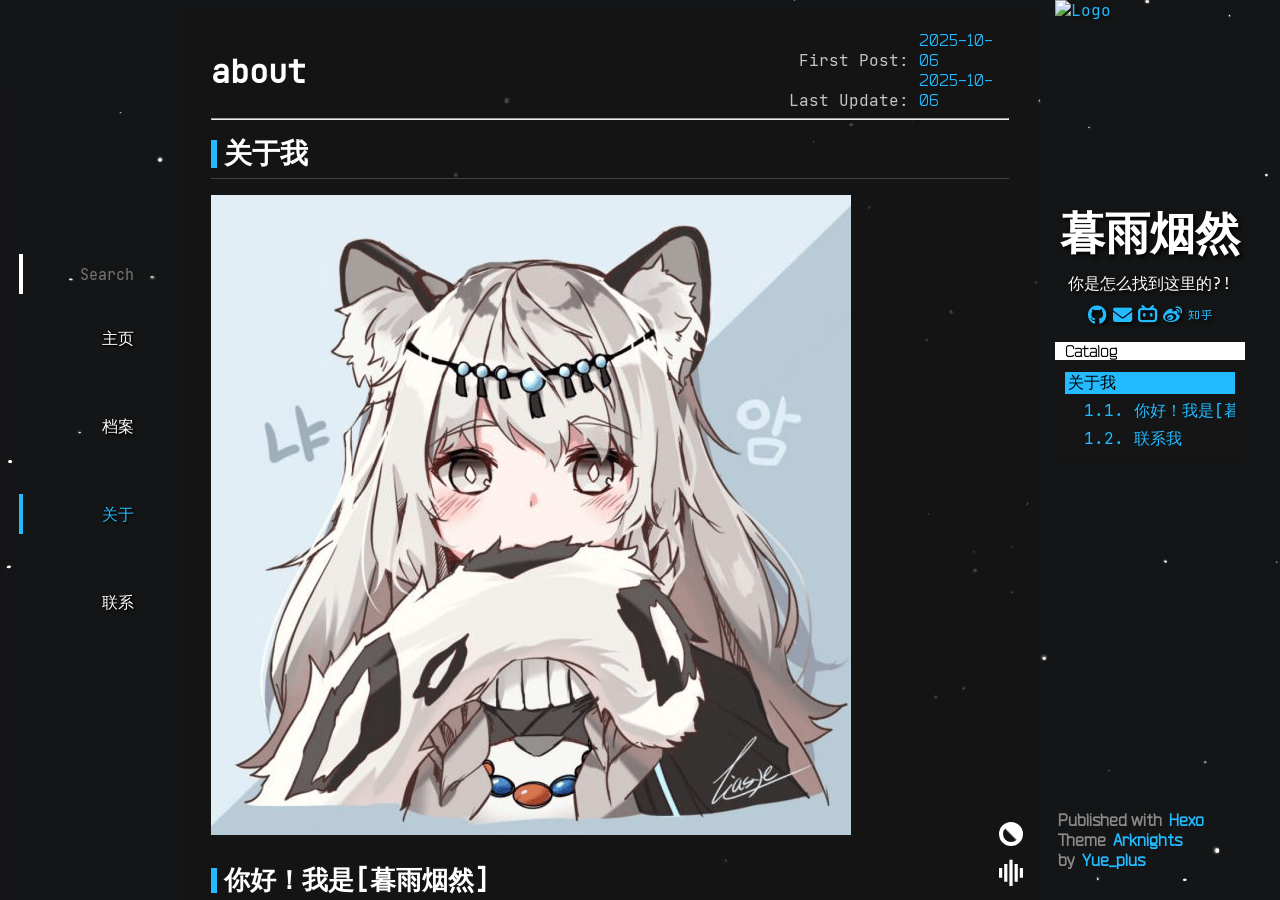
==== about/index.html @ 1fd35b48 "Site updated: 2025-10-06 21:14:36" ====
<!DOCTYPE html><html lang="zh-CN" theme-mode="dark"><head><meta charset="UTF-8"><meta name="viewport" content="width=device-width, initial-scale=1.0"><title>about | 暮雨的小窝</title><link rel="icon" type="image/x-icon" href="/favicon.ico"><link rel="preload" as="font" crossorigin="anonymous" href="/font/Bender.ttf"><link rel="preload" as="font" crossorigin="anonymous" href="/font/BenderLight.woff2"><link rel="preload" as="font" crossorigin="anonymous" href="/font/JetBrainsMono-Regular.woff2"><link rel="stylesheet" href="/css/arknights.css"><style>@font-face {
  font-family: Bender;
  src: local('Bender'), url("/font/Bender.ttf"), url("/font/Bender.otf");
}
@font-face {
  font-family: BenderLight;
  src: local('BenderLight'), url("/font/BenderLight.ttf");
}
@font-face {
  font-family: 'JetBrains Mono';
  src: local('JetBrains Mono'), url('/font/JetBrainsMono-Regular.woff2') format('woff2');
}
</style><meta name="page-config" content="{&quot;code_fold&quot;:null}"><script class="pjax-js">var config = {"root":"/","code_fold":15,"search":{"preload":false,"activeHolder":"Enter here","blurHolder":"Search","noResult":"Data \"$0\" not found"},"code":{"codeInfo":"$0 - $1 lines","copy":"copy"}};
var page_config = {
  code_fold: null
};
function updatePageConfig() {
  var newPageConfig = document.querySelector('meta[name="page-config"]');
  if (newPageConfig) {
    page_config = JSON.parse(newPageConfig.content);
  }
}
document.addEventListener('pjax:complete', function() { updatePageConfig(); });
updatePageConfig();</script><link type="text/css" rel="stylesheet" href="/lib/encrypt/hbe.style.css"><script src="//unpkg.com/mermaid@10.5.0/dist/mermaid.min.js"></script><link type="text/css" rel="stylesheet" href="//unpkg.com/lightgallery@2.7.1/css/lightgallery.css"><link type="text/css" rel="stylesheet" href="//unpkg.com/lightgallery@2.7.1/css/lg-zoom.css"><link type="text/css" rel="stylesheet" href="//unpkg.com/lightgallery@2.7.1/css/lg-thumbnail.css"><link type="text/css" rel="stylesheet" href="/lib/fontawesome/css/all.min.css"><script>if (window.localStorage.getItem('theme-mode') === 'light')
 document.documentElement.setAttribute('theme-mode', 'light')
if (window.localStorage.getItem('theme-mode') === 'dark')
 document.documentElement.setAttribute('theme-mode', 'dark')</script><style>@font-face {
 font-family: BenderLight;
 src: local('Bender'), url("/font/BenderLight.woff2") format('woff2');
}
@font-face {
 font-family: 'JetBrains Mono';
 src: local('JetBrains Mono'), url('/font/JetBrainsMono-Regular.woff2') format('woff2');
}</style><style>:root {
 --dark-background: url('https://ak.hypergryph.com/assets/index/images/ak/pc/bk.jpg');
 --light-background: url('/img/bk.jpg');
 --theme-encrypt-confirm: 'confirm'
}</style><script defer src="/js/arknights.js"></script><script defer src="/js/search.js"></script><script defer type="module">import mermaid from '//unpkg.com/mermaid@10.5.0/dist/mermaid.esm.mjs';
window.mermaid = mermaid;
code.paintMermaid();
</script><script async src="//unpkg.com/lightgallery@2.7.1/lightgallery.min.js"></script><script async src="//unpkg.com/lightgallery@2.7.1/plugins/zoom/lg-zoom.min.js"></script><script async src="//unpkg.com/lightgallery@2.7.1/plugins/thumbnail/lg-thumbnail.min.js"></script><script async src="/lib/encrypt/hbe.js"></script><script async src="/js/pjax.js"></script><script class="pjax-js">reset= () => {document.querySelector('.lg-container')?.remove()
lightGallery(document.getElementById('post-bg'), {
  plugins: [lgZoom,lgThumbnail],
  selector: '.item-img'})}</script><script>window.addEventListener("load",() => {pjax = new Pjax({
 cacheBust: false,
 selectors: ['title','article','#aside-block','.pjax-js','data-pjax','.vercount','meta[name=page-config]'],
 switches: {'article': Pjax.switches.sideBySide},
 switchesOptions: {
   'article': {
     classNames: {
       remove: "pjax-out",
       add: "pjax-in"
     }
   }
 }
});
document.addEventListener("pjax:complete", reset);reset()})</script><script class="pjax-js">reset= () => {document.querySelector('.lg-container')?.remove()
const postBg = document.querySelector('#post-bg');
if (postBg) lightGallery(postBg, {
  plugins: [lgZoom,lgThumbnail],
  selector: '.item-img'})}</script><script>window.addEventListener("load",() => {pjax = new Pjax({
 cacheBust: false,
 selectors: ['title','article','#aside-block','.pjax-js','data-pjax','.vercount','meta[name=page-config]'],
 switches: {'article': Pjax.switches.sideBySide},
 switchesOptions: {
   'article': {
     classNames: {
       remove: "pjax-out",
       add: "pjax-in"
     }
   }
 }
});
document.addEventListener("pjax:complete", reset);reset()})</script><meta name="generator" content="Hexo 8.0.0"></head><body><div class="loading" style="opacity: 0;"><div class="loadingBar left"></div><div class="loadingBar right"></div></div><main><header class="closed"><div class="navBtn"><i class="navBtnIcon"><span class="navBtnIconBar"></span><span class="navBtnIconBar"></span><span class="navBtnIconBar"></span></i></div><nav><div class="navItem" id="search-header"><span class="navItemTitle"><input autocomplete="off" autocorrect="off" autocapitalize="none" placeholder="Search" spellcheck="false" maxlength="50" type="text" id="search-input"></span></div><div class="navItem" id="search-holder"></div><div class="search-popup" tabindex="0"><div id="search-result"></div></div><ol class="navContent"><li class="navItem"><a class="navBlock" href="/"><span class="navItemTitle">主页</span></a></li><li class="navItem" matchdata="categories,tags"><a class="navBlock" href="/archives/"><span class="navItemTitle">档案</span></a></li><li class="navItem"><a class="navBlock" href="/about/"><span class="navItemTitle">关于</span></a></li><li class="navItem"><a class="navBlock" href="/contact/"><span class="navItemTitle">联系</span></a></li></ol></nav></header><article><div id="post-bg"><div id="post-title"><h1>about</h1><div id="post-info"><span>First Post: <div class="control"><time datetime="2025-10-06T12:00:50.000Z" id="date"> 2025-10-06</time></div></span><br><span>Last Update: <div class="control"><time datetime="2025-10-06T12:54:14.844Z" id="updated"> 2025-10-06</time></div></span></div></div><hr><div id="post-content"><h1 id="关于我"><a href="#关于我" class="headerlink" title="关于我"></a>关于我</h1><p class='item-img' data-src='/../img/avatar.png'><img src="/../img/avatar.png" alt="个人头像"></p>
<h2 id="你好！我是-暮雨烟然"><a href="#你好！我是-暮雨烟然" class="headerlink" title="你好！我是[暮雨烟然]"></a>你好！我是[暮雨烟然]</h2><p>欢迎来到我的个人博客！一个普通的大学生。</p>
<hr>
<h2 id="联系我"><a href="#联系我" class="headerlink" title="联系我"></a>联系我</h2><ul>
<li>邮箱：<a href="mailto:&#77;&#117;&#x79;&#117;&#89;&#97;&#x6e;&#x72;&#97;&#110;&#x40;&#111;&#x75;&#x74;&#x6c;&#x6f;&#x6f;&#107;&#x2e;&#99;&#x6f;&#x6d;">MuyuYanran@outlook.com</a></li>
<li>微博：<a target="_blank" rel="noopener" href="https://weibo.com/u/7497157519">暮雨烟然</a></li>
<li>BiliBili：<a target="_blank" rel="noopener" href="https://space.bilibili.com/453572978">暮雨烟然</a></li>
<li>GitHub：<a target="_blank" rel="noopener" href="https://github.com/MuyuYanran/">暮雨烟然</a></li>
<li>知乎: <a target="_blank" rel="noopener" href="https://www.zhihu.com/people/mu-yu-yan-ran-92">暮雨烟然</a></li>
</ul>
<div id="paginator"></div></div><div id="post-footer"></div><details id="reward"><summary>reward</summary><div><span>支付宝 | Alipay</span><br><img src="/img/Alipay.png"></div><div><span>微信 | Wechat</span><br><img src="/img/WeChat.png"></div></details></div><div class="bottom-btn"><div><a class="i-top" id="to-top" onClick="scrolls.scrolltop();" title="To Top" style="opacity: 0; display: none;">∧ </a><a class="i-index" id="to-index" href="#toc-div" title="To Catalog">≡</a><a class="i-color" id="color-mode" onClick="colorMode.change()" title="Change Theme"></a><a onclick="BgmControl()"><svg id="bgm-control" viewBox="0 0 30 34" fill="currentColor" style="width: 24px; transition: transform .3s;margin-top: 4px"><path d="M25.998 23.422V11.29h3.999v12.132h-3.999zM19.497 6.234h4.001v22.243h-4.001V6.234zM12.998.867h4v32.978h-4V.867zm-6.5 5.367h4.001v22.243H6.498V6.234zm-6.5 5.056h4v12.132h-4V11.29z"></path></svg><audio id="bgm" src="/audio/bgm.mp3" loop crossorigin="anonymous"> </audio></a></div></div></article><aside><div id="about"><a href="/" id="logo"><img src="img/avatar.png" alt="Logo" style="margin:0;border-radius:0;"></a><h1 id="Dr"><a href="/">暮雨烟然</a></h1><div id="description"><p>你是怎么找到这里的?!</p></div><div id="social-links"><a class="social" target="_blank" rel="noopener" href="https://github.com/MuyuYanran"><i class="fab fa-github" alt="GitHub"></i></a><a class="social" href="mailto:MuyuYanran@outlook.com"><i class="fa fa-envelope" alt="E-Mail"></i></a><a class="social" target="_blank" rel="noopener" href="https://space.bilibili.com/453572978"><i class="fa-brands fa-bilibili" alt="BiliBili"></i></a><a class="social" target="_blank" rel="noopener" href="https://weibo.com/u/7497157519"><i class="fab fa-weibo" alt="Weibo"></i></a><a class="social" target="_blank" rel="noopener" href="https://www.zhihu.com/people/mu-yu-yan-ran-92"><i class="fab fa-zhihu" alt="Zhihu"></i></a></div></div><div id="aside-block"><div id="toc-div"><h1>Catalog</h1><ol class="toc"><li class="toc-item toc-level-1"><a class="toc-link" href="#%E5%85%B3%E4%BA%8E%E6%88%91"><span class="toc-number">1.</span> <span class="toc-text">关于我</span></a><ol class="toc-child"><li class="toc-item toc-level-2"><a class="toc-link" href="#%E4%BD%A0%E5%A5%BD%EF%BC%81%E6%88%91%E6%98%AF-%E6%9A%AE%E9%9B%A8%E7%83%9F%E7%84%B6"><span class="toc-number">1.1.</span> <span class="toc-text">你好！我是[暮雨烟然]</span></a></li><li class="toc-item toc-level-2"><a class="toc-link" href="#%E8%81%94%E7%B3%BB%E6%88%91"><span class="toc-number">1.2.</span> <span class="toc-text">联系我</span></a></li></ol></li></ol></div></div><footer><nobr>Published with <a target="_blank" rel="noopener" href="http://hexo.io">Hexo</a></nobr><wbr><nobr> Theme <a target="_blank" rel="noopener" href="https://github.com/Yue-plus/hexo-theme-arknights">Arknights</a></nobr><wbr><nobr> by <a target="_blank" rel="noopener" href="https://github.com/Yue-plus">Yue_plus</a></nobr></footer></aside></main><canvas id="canvas-dust"></canvas></body></html>
---- css/arknights.css ----
html,
body,
label {
  cursor: var(--cursor-data) 3 3, default;
}
html,
body {
  position: static;
}
body {
  margin: 0;
  color: var(--theme-text);
  background-image: var(--body-background);
  background-color: var(--theme-background);
  background-attachment: fixed;
  background-position: 50% 0;
  background-repeat: no-repeat;
  background-size: cover;
  font-family: 'JetBrains Mono', 'Microsoft YaHei', '\5b8b\4f53', sans-serif;
}
main {
  height: 100vh;
  width: 100vw;
  overflow: auto;
  overflow: overlay;
  box-sizing: border-box;
}
h1,
h2,
h3,
h4,
h5,
h6 {
  color: var(--theme-text-light);
  margin-block-start: 0.33em;
  margin-block-end: 0.23em;
  padding-top: 0.2em;
  padding-bottom: 0.2em;
}
p {
  overflow: visible;
}
a {
  text-decoration: none;
}
a,
:is(strong,
em) > a {
  color: var(--theme-highlight);
  padding: 0 3px;
  transition-duration: 0.3s;
  transition-property: color, background-color, line-height, padding, border, opacity;
}
@media (min-width: 769px) {
  a:hover,
  :is(strong:hover,
  em) > a:hover {
    color: var(--theme-text-hover);
    background-color: var(--theme-highlight);
  }
  a:active,
  :is(strong:active,
  em) > a:active {
    color: var(--theme-text-hover);
    background-color: var(--theme-subcolor);
  }
}
a:has(code) {
  padding: unset;
}
button {
  background: var(--theme-bg-soft);
  color: var(--theme-text-light);
  font-family: 'JetBrains Mono';
  border: unset;
}
time {
  font-family: Bender;
}
code,
pre {
  font-family: 'JetBrains Mono';
}
code {
  margin: 0 !important;
  background-color: var(--theme-bg-soft-hover);
  padding: 0 3px !important;
}
pre {
  margin: 6px 0;
  background-color: transparent;
}
kbd {
  color: var(--theme-kbd-text);
  background-color: var(--theme-subcolor);
  box-shadow: 0 0.12em var(--theme-kbd-shadow);
  margin: 0 2px;
  border-radius: 2px;
  padding: 0 3px;
  font-family: 'JetBrains Mono';
}
em {
  font-family: Times, 'Times New Roman', 'FangSong', 'SimSun', serif;
}
strong em,
em strong {
  font-family: 'JetBrains Mono', 'Microsoft YaHei', '\5b8b\4f53', sans-serif;
}
:not(a) > :is(strong,
em) {
  color: var(--theme-light);
}
:not(a) > :is(strong em,
em strong) {
  color: var(--theme-stress);
}
blockquote {
  margin: 1em;
  border-left: var(--theme-highlight) solid 5px;
  padding: 3px 20px;
  background-color: var(--theme-bg-soft);
  transition: 0.3s;
}
blockquote blockquote {
  margin: 0;
  padding-right: 0;
}
blockquote:hover {
  background-color: var(--theme-bg-soft-hover);
}
li {
  margin-block-start: 0.2em;
  margin-block-end: 0.2em;
}
li blockquote {
  margin: 0;
  padding-right: 0;
}
table {
  border: 0;
  border-collapse: collapse;
}
table th {
  color: var(--theme-text-rev);
  background-color: var(--theme-bg-light);
  border: var(--theme-border-light) solid 1px;
  padding: 0 10px;
}
table td {
  padding: 0 8px;
  border: var(--theme-td-border) solid 1px;
}
table td:hover {
  background-color: var(--theme-td-hover);
}
figure:not(.highlight),
figcaption {
  text-align: center;
}
figcaption {
  font-style: italic;
}
a,
button,
input,
textarea {
  cursor: var(--cursor) 3 3, pointer;
}
input {
  cursor: var(--cursor) 3 3, text;
  user-select: none;
  font-family: 'JetBrains Mono', 'Microsoft YaHei', '\5b8b\4f53', sans-serif;
}
.task-list {
  padding-left: 1em;
}
.task-list li {
  display: block;
  margin-block: 0.5em;
}
.task-list li [type=checkbox] {
  display: none;
}
.task-list li::before {
  content: '';
  display: inline-block;
  position: relative;
  top: 3px;
  height: 0.9em;
  width: 0.9em;
  border-radius: 3px;
  background-color: var(--theme-bg-soft);
  border: 1px var(--theme-highlight) solid;
}
.task-list li[checked]::before {
  content: '\2713';
  line-height: 1em;
  text-align: center;
  color: var(--theme-text-light);
}
#cursor-outer {
  z-index: 65538;
  position: fixed;
  transform: translate3d(-50%, -50%, 0);
  height: 36px;
  width: 36px;
  border: 1px solid var(--theme-cursor);
  border-radius: 50%;
  pointer-events: none;
  transition-duration: 0.3s;
  transition-property: background-color, width, height;
}
#cursor-effect {
  z-index: 65538;
  position: fixed;
  transform: translate3d(-50%, -50%, 0) scale(0);
  height: 80px;
  width: 80px;
  border: 4px solid var(--theme-cursor);
  border-radius: 50%;
  opacity: 0;
  pointer-events: none;
}
.footnote--top {
  position: relative;
  display: inline-block;
}
.footnote--pop-ups,
.footnote--top:before {
  position: absolute;
  -webkit-transform: translate3d(0, 0, 0);
  -moz-transform: translate3d(0, 0, 0);
  transform: translate3d(0, 0, 0);
  visibility: hidden;
  opacity: 0;
  z-index: 1000000;
  pointer-events: none;
  -webkit-transition: 0.3s ease;
  -moz-transition: 0.3s ease;
  transition: 0.3s ease;
  -webkit-transition-delay: 0s;
  -moz-transition-delay: 0s;
  transition-delay: 0s;
}
.footnote--top:before {
  transition-delay: 0s;
  content: '';
  background: 0 0;
  border: 6px solid transparent;
  bottom: 100%;
  margin-bottom: -11px;
  left: calc(50% - 6px);
  border-top-color: #3986ac;
}
.footnote--top:hover:before {
  visibility: visible;
  opacity: 1;
  -webkit-transition-delay: 0.1s;
  -moz-transition-delay: 0.1s;
  transition-delay: 0.1s;
  -webkit-transform: translateY(-8px);
  -moz-transform: translateY(-8px);
  transform: translateY(-8px);
  z-index: 1000001;
}
.footnote--top:hover .footnote--pop-ups {
  visibility: visible;
  opacity: 1;
  -webkit-transition-delay: 0.1s;
  -moz-transition-delay: 0.1s;
  transition-delay: 0.1s;
  -webkit-transform: translateX(-50%) translateY(-8px);
  -moz-transform: translateX(-50%) translateY(-8px);
  transform: translateX(-50%) translateY(-8px);
}
.footnote--pop-ups {
  border-radius: 4px;
  background-color: #3986ac;
  text-shadow: 0 -1px 0 #1a3c4d;
  width: 150px;
  white-space: normal;
  line-height: 1.4em;
  word-wrap: break-word;
  -webkit-transform: translateX(-50%);
  -moz-transform: translateX(-50%);
  transform: translateX(-50%);
  bottom: 100%;
  left: 50%;
  color: #fff;
  padding: 8px 10px;
  font-size: 12px;
  font-family: 'JetBrains Mono', 'Microsoft YaHei', '\5b8b\4f53', sans-serif;
  box-shadow: 4px 4px 8px #000;
}
.footnote--pop-ups code {
  background-color: #3986ac !important;
}
@media (min-width: 1200px) {
  .footnote--pop-ups {
    width: 200px;
  }
}
@media (min-width: 769px) {
  main {
    -ms-scrollbar-base-color: var(--theme-bar-color-2);
    -ms-scrollbar-track-color: var(--theme-bar-color-3);
    scrollbar-color: var(--theme-bar-color-0) var(--theme-bar-color-2);
    scrollbar-width: thin;
    scrollbar-gutter: stable;
  }
  ::-webkit-scrollbar {
    width: 6px;
    height: 6px;
  }
  ::-webkit-scrollbar-thumb {
    background-color: var(--theme-bar-color-2);
    border-radius: 0.25em;
  }
  ::-webkit-scrollbar-track {
    background-color: var(--theme-bar-color-3);
  }
  ::-webkit-scrollbar-thumb:hover {
    background-color: var(--theme-bar-color-1);
  }
  ::-webkit-scrollbar-thumb:window-inactive {
    background-color: var(--theme-bar-color-3);
  }
}
aside {
  scrollbar-width: none;
  height: 100vh;
  position: sticky;
  display: flex;
  flex-direction: column;
  justify-content: space-between;
  align-content: stretch;
  overflow-y: auto;
  overflow-x: hidden;
  color: var(--theme-text-light);
  padding: 0 20px;
}
aside::-webkit-scrollbar {
  display: none;
}
aside::-ms-scrollbar {
  display: none;
}
aside h1 {
  transition: 0.6s;
  font-family: BenderLight, sans-serif;
  margin-top: 0;
}
aside footer {
  color: var(--theme-unimportant);
  padding: 0 3px 30px 3px;
  font-family: Bender;
  font-weight: bold;
}
#logo {
  user-select: none;
  width: 100%;
  height: 5px;
  display: inline-block;
  margin-bottom: 100%;
  padding: 0;
}
#logo img {
  width: 100%;
}
#Dr {
  text-align: center;
  margin-bottom: 0;
}
#Dr a {
  color: var(--theme-text-light);
}
#total {
  font-family: BenderLight;
}
#total div {
  display: inline-block;
}
#navigation,
#total {
  background-color: var(--theme-bg-trans1);
}
#total-archives {
  color: var(--theme-text-light);
  box-sizing: border-box;
  width: 100%;
  border-left: 5px solid var(--theme-border-light);
  padding: 0 0 0 10px;
  display: inline-block;
  transition: 0.3s;
}
#total-archives .total-title {
  font-size: 23px;
  display: block;
}
#total-archives .total-number {
  font-weight: bolder;
  padding: 0 10px;
  transition: 0.3s;
}
@media (min-width: 769px) {
  #total-archives:hover {
    border-color: var(--theme-highlight);
    background-color: var(--theme-bg-soft-hover);
  }
  #total-archives:hover .total-number {
    color: var(--theme-highlight);
  }
}
#total-tags,
#total-categories,
#total-view {
  margin: 5px;
}
#aside-block {
  flex-grow: 2;
  margin-top: 1em;
}
#aside-block h1 {
  color: var(--theme-text-rev);
  background-color: var(--theme-text-light);
  margin: 0;
  padding: 0 10px;
  font-size: medium;
}
#total-archives .total-number {
  letter-spacing: 2px;
}
#toc-div {
  background: linear-gradient(var(--theme-bg-trans1), var(--theme-bg-trans1) calc(100% - 15px), transparent);
}
@media (min-width: 769px) {
  #toc-div:hover h1 {
    background-color: var(--theme-highlight);
  }
}
#description p {
  margin: unset;
  text-align: center;
}
.icp-title,
.icp-content {
  display: inline-block;
  padding: 0 5px;
  height: 18px;
  color: #000;
  font-size: small;
  font-weight: normal;
  font-family: sans-serif;
  line-height: 18px;
}
.icp-title {
  background-color: var(--theme-highlight);
}
.icp-content {
  margin: 0 10px 0 0;
  padding: 0 28px 0 5px;
  background-color: #fff;
}
#toc-div {
  display: block;
}
#toc-div .toc {
  padding: 10px;
  margin: unset;
  list-style: none;
}
#toc-div .toc-child {
  padding-left: 1em;
  list-style: none;
}
@media (min-width: 769px) {
  #toc-div .toc-child {
    display: none;
  }
}
#toc-div .toc-item {
  overflow: hidden;
  margin: 2px 0;
  white-space: nowrap;
}
#toc-div .has-active {
  display: block;
}
#toc-div .toc-link {
  display: inline-block;
  overflow-y: auto;
  width: 100%;
  position: relative;
  scrollbar-width: none;
}
#toc-div .toc-link::-webkit-scrollbar {
  display: none;
}
#toc-div .toc-link::-ms-scrollbar {
  display: none;
}
@media (min-width: 769px) {
  #toc-div .toc-link:hover .toc-number {
    display: none;
  }
}
@media (min-width: 769px) {
  #toc-div .active {
    background-color: var(--theme-highlight);
    color: var(--theme-text-hover);
  }
  #toc-div .active .toc-number {
    display: none;
  }
}
[theme-mode=dark] pre code.hljs {
  display: block;
  overflow-x: auto;
  padding: 1em;
}
[theme-mode=dark] code.hljs {
  padding: 3px 5px;
}
[theme-mode=dark] .hljs {
  color: #abb2bf;
  background: #282c34;
}
[theme-mode=dark] .hljs-keyword,
[theme-mode=dark] .hljs-operator,
[theme-mode=dark] .hljs-pattern-match {
  color: #f92672;
}
[theme-mode=dark] .hljs-function,
[theme-mode=dark] .hljs-pattern-match .hljs-constructor {
  color: #61aeee;
}
[theme-mode=dark] .hljs-function .hljs-params {
  color: #a6e22e;
}
[theme-mode=dark] .hljs-function .hljs-params .hljs-typing {
  color: #fd971f;
}
[theme-mode=dark] .hljs-module-access .hljs-module {
  color: #7e57c2;
}
[theme-mode=dark] .hljs-constructor {
  color: #e2b93d;
}
[theme-mode=dark] .hljs-constructor .hljs-string {
  color: #9ccc65;
}
[theme-mode=dark] .hljs-comment,
[theme-mode=dark] .hljs-quote {
  color: #b18eb1;
  font-style: italic;
}
[theme-mode=dark] .hljs-doctag,
[theme-mode=dark] .hljs-formula {
  color: #c678dd;
}
[theme-mode=dark] .hljs-deletion,
[theme-mode=dark] .hljs-name,
[theme-mode=dark] .hljs-section,
[theme-mode=dark] .hljs-selector-tag,
[theme-mode=dark] .hljs-subst {
  color: #e06c75;
}
[theme-mode=dark] .hljs-literal {
  color: #56b6c2;
}
[theme-mode=dark] .hljs-addition,
[theme-mode=dark] .hljs-attribute,
[theme-mode=dark] .hljs-meta .hljs-string,
[theme-mode=dark] .hljs-regexp,
[theme-mode=dark] .hljs-string {
  color: #98c379;
}
[theme-mode=dark] .hljs-built_in,
[theme-mode=dark] .hljs-class .hljs-title,
[theme-mode=dark] .hljs-title.class_ {
  color: #e6c07b;
}
[theme-mode=dark] .hljs-attr,
[theme-mode=dark] .hljs-number,
[theme-mode=dark] .hljs-selector-attr,
[theme-mode=dark] .hljs-selector-class,
[theme-mode=dark] .hljs-selector-pseudo,
[theme-mode=dark] .hljs-template-variable,
[theme-mode=dark] .hljs-type,
[theme-mode=dark] .hljs-variable {
  color: #d19a66;
}
[theme-mode=dark] .hljs-bullet,
[theme-mode=dark] .hljs-link,
[theme-mode=dark] .hljs-meta,
[theme-mode=dark] .hljs-selector-id,
[theme-mode=dark] .hljs-symbol,
[theme-mode=dark] .hljs-title {
  color: #61aeee;
}
[theme-mode=dark] .hljs-emphasis {
  font-style: italic;
}
[theme-mode=dark] .hljs-strong {
  font-weight: 700;
}
[theme-mode=dark] .hljs-link {
  text-decoration: underline;
}
[theme-mode=light] pre code.hljs {
  display: block;
  overflow-x: auto;
  padding: 1em;
}
[theme-mode=light] code.hljs {
  padding: 3px 5px;
}
[theme-mode=light] .hljs {
  color: #383a42;
  background: #fafafa;
}
[theme-mode=light] .hljs-comment,
[theme-mode=light] .hljs-quote {
  color: #a0a1a7;
  font-style: italic;
}
[theme-mode=light] .hljs-doctag,
[theme-mode=light] .hljs-formula,
[theme-mode=light] .hljs-keyword {
  color: #a626a4;
}
[theme-mode=light] .hljs-deletion,
[theme-mode=light] .hljs-name,
[theme-mode=light] .hljs-section,
[theme-mode=light] .hljs-selector-tag,
[theme-mode=light] .hljs-subst {
  color: #e45649;
}
[theme-mode=light] .hljs-literal {
  color: #0184bb;
}
[theme-mode=light] .hljs-addition,
[theme-mode=light] .hljs-attribute,
[theme-mode=light] .hljs-meta .hljs-string,
[theme-mode=light] .hljs-regexp,
[theme-mode=light] .hljs-string {
  color: #50a14f;
}
[theme-mode=light] .hljs-attr,
[theme-mode=light] .hljs-number,
[theme-mode=light] .hljs-selector-attr,
[theme-mode=light] .hljs-selector-class,
[theme-mode=light] .hljs-selector-pseudo,
[theme-mode=light] .hljs-template-variable,
[theme-mode=light] .hljs-type,
[theme-mode=light] .hljs-variable {
  color: #986801;
}
[theme-mode=light] .hljs-bullet,
[theme-mode=light] .hljs-link,
[theme-mode=light] .hljs-meta,
[theme-mode=light] .hljs-selector-id,
[theme-mode=light] .hljs-symbol,
[theme-mode=light] .hljs-title {
  color: #4078f2;
}
[theme-mode=light] .hljs-built_in,
[theme-mode=light] .hljs-class .hljs-title,
[theme-mode=light] .hljs-title.class_ {
  color: #c18401;
}
[theme-mode=light] .hljs-emphasis {
  font-style: italic;
}
[theme-mode=light] .hljs-strong {
  font-weight: 700;
}
[theme-mode=light] .hljs-link {
  text-decoration: underline;
}
:root {
  --dark-cursor: url("[data-uri]");
  --light-cursor: url("[data-uri]");
  --theme-adm-warning: #fe2;
  --theme-adm-note: #2bf;
  --theme-adm-success: #00c853;
  --theme-adm-failure: #c0392b;
  --theme-adm-detail: var(--theme-ex-header);
}
.social,
#about {
  text-shadow: 2px 2px 4px var(--theme-text-rev);
}
.navBlock > .navItemTitle {
  text-shadow: 1px 1px 2px var(--theme-text-rev), 1px 1px 2px var(--theme-text-rev);
}
[theme-mode=light] .navItemTitle {
  font-weight: bold;
}
@media (min-width: 769px) {
  [theme-mode=light] aside img:hover {
    background-color: var(--theme-bg-soft);
  }
}
[theme-mode=light] button {
  text-shadow: 0 0 10px #000;
}
@media (min-width: 769px) {
  [theme-mode=light] #color-mode:hover::after {
    transform: rotate(-90deg);
  }
}
[theme-mode=light] #color-mode::after {
  transform: rotate(-180deg);
  animation: clockwise 0.3s;
}
@-moz-keyframes clockwise {
  0% {
    transform: rotate(-270deg);
  }
  100% {
    transform: rotate(-180deg);
  }
}
@-webkit-keyframes clockwise {
  0% {
    transform: rotate(-270deg);
  }
  100% {
    transform: rotate(-180deg);
  }
}
@-o-keyframes clockwise {
  0% {
    transform: rotate(-270deg);
  }
  100% {
    transform: rotate(-180deg);
  }
}
@keyframes clockwise {
  0% {
    transform: rotate(-270deg);
  }
  100% {
    transform: rotate(-180deg);
  }
}
@media (min-width: 769px) {
  [theme-mode=dark] #color-mode:hover::after {
    filter: invert(1);
  }
}
#post-bg,
h1,
h2,
h3,
h4,
h5,
h6 {
  transition: 1s;
}
@property --theme-bg-trans1 {
  syntax: '<color>';
  inherits: true;
  initial-value: #fff;
}
#aside-block {
  transition: --theme-bg-trans1 1s;
}
:root[theme-mode=dark] {
  --cursor-data: var(--dark-cursor);
  --body-background: var(--dark-background);
  --theme-highlight: #2bf;
  --theme-subcolor: #fe2;
  --theme-stress: #c0392b;
  --theme-bar-color-0: #fe2;
  --theme-bar-color-1: rgba(255,238,34,0.667);
  --theme-bar-color-2: rgba(255,238,34,0.267);
  --theme-bar-color-3: rgba(255,238,34,0.133);
  --theme-kbd-shadow: #ba2;
  --theme-kbd-text: #000;
  --theme-cursor: #ccc;
  --theme-cursor-bg: rgba(255,255,255,0.533);
  --theme-text-hover: #000;
  --theme-text: #c4c4c4;
  --theme-text-light: #fff;
  --theme-text-rev: #000;
  --theme-background: #141516;
  --theme-bg-trans0: rgba(20,21,22,0.95);
  --theme-bg-trans1: rgba(20,21,22,0.8);
  --theme-bg-trans2: rgba(50,52,54,0.8);
  --theme-bg-hover: #000;
  --theme-bg-light: #fff;
  --theme-bg-soft: rgba(255,255,255,0.05);
  --theme-bg-soft-hover: rgba(255,255,255,0.1);
  --theme-ex-header: rgba(255,255,255,0.3);
  --theme-btn-bg: #d4d8dd;
  --theme-border: #fe2;
  --theme-border-light: #fff;
  --theme-border-soft: rgba(255,255,255,0.1);
  --theme-unimportant: #898989;
  --theme-unimportant-trans: rgba(137,137,137,0.4);
  --theme-unimportant-2: #535353;
  --theme-td-border: #2bf;
  --theme-td-hover: rgba(34,187,255,0.1);
  --theme-tag-bg: #313131;
  --theme-tag-count-bg: #494949;
  --theme-tag-border: #313131;
  --theme-loadingbar: #fff;
  --theme-loadingbar-fail: #f00;
  --theme-hide: #000;
}
:root[theme-mode=light] {
  --cursor-data: var(--light-cursor);
  --body-background: var(--light-background);
  --theme-highlight: #2bf;
  --theme-subcolor: #fe2;
  --theme-stress: #c0392b;
  --theme-bar-color-0: #fe2;
  --theme-bar-color-1: rgba(255,238,34,0.733);
  --theme-bar-color-2: rgba(255,238,34,0.533);
  --theme-bar-color-3: rgba(255,238,34,0.333);
  --theme-kbd-shadow: #ba2;
  --theme-kbd-text: #000;
  --theme-cursor: #333;
  --theme-cursor-bg: rgba(0,0,0,0.267);
  --theme-text-hover: #000;
  --theme-text: #222;
  --theme-text-light: #000;
  --theme-text-rev: #fff;
  --theme-background: #f4f5f6;
  --theme-bg-trans0: rgba(244,245,246,0.95);
  --theme-bg-trans1: rgba(244,245,246,0.8);
  --theme-bg-trans2: rgba(244,245,246,0.9);
  --theme-bg-hover: #fff;
  --theme-bg-light: #000;
  --theme-bg-soft: rgba(255,255,255,0.3);
  --theme-bg-soft-hover: rgba(255,255,255,0.6);
  --theme-ex-header: #c0c0c0;
  --theme-btn-bg: #2a272d;
  --theme-border: #fe2;
  --theme-border-light: #000;
  --theme-border-soft: rgba(0,0,0,0.1);
  --theme-unimportant: #767676;
  --theme-unimportant-trans: rgba(118,118,118,0.4);
  --theme-unimportant-2: #acacac;
  --theme-td-border: #2bf;
  --theme-td-hover: rgba(34,187,255,0.1);
  --theme-tag-bg: #cecece;
  --theme-tag-count-bg: #bababa;
  --theme-tag-border: #cecece;
  --theme-loadingbar: #fff;
  --theme-loadingbar-fail: #f00;
  --theme-hide: #fff;
}
@media (max-width: 768px) {
  header {
    left: 0;
  }
  header .navContent {
    padding-left: 0;
  }
}
@media (max-width: 1023px) {
  main header {
    width: 428px;
    max-width: 100%;
    position: fixed;
  }
  nav {
    max-width: 428px;
    height: max-content;
    min-height: 100vh;
    background-color: var(--theme-bg-trans0);
    transform: translateX(-100%);
    transition: transform 0.6s;
    pointer-events: all;
  }
  .navItem {
    padding: 0.2em 4em;
  }
  .navContent {
    overflow-y: auto;
    width: 100%;
    transition: transform 0.6s;
  }
  .navBlock {
    padding: unset;
    box-sizing: border-box;
  }
  .navItemTitle {
    padding: 0 0.2em 5px 0.2em;
    color: var(--theme-text-light);
    border-bottom: 1px solid var(--theme-unimportant);
  }
  .active > div > .navItemTitle::before {
    border-color: var(--theme-highlight);
  }
  .expanded > nav {
    transform: translateX(0);
  }
  .navItemList {
    box-sizing: border-box;
  }
}
@media (min-width: 1024px) {
  header {
    width: 180px;
  }
  .navItem {
    width: 120px;
  }
  .navBlock {
    position: relative;
    padding: 1.5em 0;
  }
  .navItemTitle {
    color: var(--theme-text-light);
  }
  .navItemTitle::before {
    height: 100%;
    top: 0;
    box-sizing: border-box;
  }
}
@media (min-width: 1440px) {
  header {
    width: 240px;
  }
  .navItem {
    width: 150px;
  }
}
@media (min-width: 1912px) {
  header {
    width: 310px;
  }
}
header {
  pointer-events: none;
  top: 0;
  z-index: 15;
  height: 100%;
  font-family: Bender;
  display: inline;
  position: sticky;
}
nav {
  position: relative;
  height: 100%;
  white-space: nowrap;
  scrollbar-width: none;
  display: flex;
  flex-direction: column;
  justify-content: center;
}
nav::-webkit-scrollbar {
  display: none;
}
nav::-ms-scrollbar {
  display: none;
}
nav li {
  display: block;
}
.navBlock {
  transition: unset;
  position: relative;
  height: 40px;
  line-height: 40px;
  display: inline-block;
  width: 100%;
}
.navBlock:hover {
  background-color: unset;
}
.navBlock:active {
  background: unset;
}
.navContent {
  overflow: visible;
  margin: unset;
  position: relative;
  padding: 0;
  pointer-events: all;
}
.navItem {
  overflow: visible;
  position: relative;
  margin: unset;
  transition: 0.6s;
}
.navItem .navItemTitle {
  transition: 0.3s;
  width: 100%;
  box-sizing: border-box;
  overflow-wrap: break-word;
  white-space: normal;
  position: relative;
  display: block;
}
.active > .navBlock > .navItemTitle {
  color: var(--theme-highlight);
}
.active > .navBlock > .navItemTitle::before {
  content: '';
  display: block;
  color: var(--theme-highlight);
  border-color: var(--theme-highlight);
  width: 100%;
  position: absolute;
  left: 0;
}
.navBtn {
  transition: transform 0.3s;
  pointer-events: all;
  display: none;
  position: fixed;
  top: 1em;
  font-size: 2em;
  z-index: 10;
}
.navBtnIcon {
  z-index: 10;
  width: 1em;
  height: 1em;
  display: block;
  position: relative;
}
.navBtnIconBar {
  position: absolute;
  top: 50%;
  width: 1em;
  height: 0.1em;
  background-color: var(--theme-btn-bg);
  text-indent: 101%;
  white-space: nowrap;
  overflow: hidden;
  transition: transform ease-in-out 0.3s;
  box-shadow: 0 0 5px var(--theme-bg-hover), 0 0 5px var(--theme-bg-hover);
}
.navBtnIconBar:nth-child(1) {
  left: 0;
  transform: translate(0, -350%);
}
.navBtnIconBar:nth-child(2) {
  left: 0;
  transform: translate(0, -50%);
}
.navBtnIconBar:nth-child(3) {
  right: 0;
  transform: translate(0, 250%);
}
.expanded .navBtnIconBar {
  box-shadow: unset;
}
.expanded .navBtnIconBar:nth-child(1) {
  transform: translate(0, -50%) rotateZ(45deg) scaleX(0.5) translate(-50%);
}
.expanded .navBtnIconBar:nth-child(3) {
  transform: translate(0, -50%) rotateZ(45deg) scaleX(0.5) translate(50%);
}
.expanded .navBtnIconBar:nth-child(2) {
  transform: translate(0, -50%) rotateZ(-45deg);
}
@media (max-width: 1023px) {
  .navBtn {
    display: block;
    left: 1em;
  }
  .hide-btn.navBtn {
    transform: translateY(-2em);
  }
}
.navItemList {
  display: none;
  overflow: visible;
  top: 0;
  text-align: left;
  background-color: var(--theme-background);
  padding: 0;
  width: 100%;
}
.navItemList .navItem {
  padding: unset;
  min-width: max-content;
  margin: 0;
}
.navItemList a {
  min-width: max-content;
  padding: 0;
  display: block;
  width: 100%;
  line-height: 40px;
}
.navItemList a:hover > .navItemTitle {
  color: var(--theme-text-hover);
}
@media (max-width: 1023px) {
  .navItemList {
    padding-left: 1em;
  }
  .expanded > .navItemList {
    display: inline-block;
  }
  .expanded > .navItemTitle::before {
    transform: rotate(135deg);
  }
}
@media (min-width: 1024px) {
  .navSecond {
    left: 0;
    transition: 0.3s;
    position: relative;
  }
  .navSecond:hover {
    transition: 0.3s;
  }
  .navSecond:hover::after {
    content: '';
    position: absolute;
    height: 100%;
    width: 100%;
    top: 0;
  }
  .navItemList {
    position: absolute;
  }
  .navItem > div:hover > .navItemList {
    display: inline-block;
  }
}
@media (max-width: 768px) {
  main {
    padding: 0 12px;
  }
  article {
    border: none;
    width: 100%;
    max-height: none;
  }
  article #post-bg {
    padding: 10px 10px 0 10px;
  }
  .highlight,
  blockquote {
    margin: 1em 0;
  }
  aside {
    position: static;
    width: 100%;
    height: auto;
    padding: 0;
  }
  aside h1 {
    font-size: xx-large;
    text-align: center;
    margin: 0;
  }
  aside footer {
    text-align: center;
    padding: 10px 0;
    position: static;
  }
  #paginator {
    margin: 20px 0 0 0;
  }
  #paginator a,
  #paginator span {
    margin: 5px 5px 0 0;
  }
  #post-index {
    margin: 0;
  }
  #logo {
    height: 0;
    margin: 0;
  }
  #logo img {
    opacity: 0.05;
    position: fixed;
    bottom: -50px;
    left: -46%;
    pointer-events: none;
  }
  #total {
    text-align: center;
    margin: 0;
  }
  #total .total-title {
    font-size: medium;
  }
  #total-archives {
    width: auto;
  }
  #total-archives .total-title {
    display: inline-block;
  }
  #to-index {
    bottom: 56px;
  }
  #to-top {
    bottom: 16px;
  }
  #post-index {
    margin: 16px 10px 0 10px;
  }
  #archive-flex {
    flex-direction: column;
  }
  #archive-aside {
    order: 1;
  }
  #Categories {
    margin: 10px;
  }
  #cursor-container {
    display: none;
  }
  #Archives {
    margin: 0;
  }
  #Archives time {
    color: var(--theme-text-light);
    padding: 0;
  }
  #Archives .control {
    width: 55px;
  }
}
@media (min-width: 769px) {
  main {
    display: flex;
    justify-content: space-between;
  }
  article {
    width: calc(95% - 212px);
  }
  #total-archives .total-number {
    font-size: 34px;
  }
  #to-index {
    display: none;
  }
  aside {
    top: 0;
    width: 170px;
  }
  aside h1 {
    font-size: xx-large;
  }
  aside img {
    transition: background-color 1s;
  }
  aside img:hover {
    background-color: var(--theme-bg-soft-hover);
  }
  #description p {
    font-size: small;
  }
  #archive-aside {
    position: sticky;
    max-width: 36%;
  }
}
@media (min-width: 1024px) {
  article {
    width: calc(100% - 412px);
  }
  aside {
    width: 190px;
  }
  aside h1 {
    font-size: 45px;
  }
  #total-archives .total-number {
    font-size: 40px;
  }
  #description p {
    font-size: medium;
  }
}
@media (min-width: 1440px) {
  article {
    width: calc(100% - 520px);
  }
  aside {
    width: 230px;
  }
  aside h1 {
    font-size: 50px;
  }
  #total-archives .total-title {
    font-size: 32px;
  }
  #total-archives .total-number {
    font-size: 48px;
  }
  #total-tags,
  #total-categories {
    font-size: 23px;
  }
  .recent-post img {
    width: 90%;
    margin: 0 auto;
    display: block;
    position: relative;
  }
}
@media (min-width: 1912px) {
  article {
    width: calc(95% - 630px);
  }
  aside {
    width: 270px;
  }
  aside h1 {
    font-size: 55px;
  }
  #total-archives .total-title {
    font-size: 37px;
  }
  #total-tags,
  #total-categories {
    font-size: 28px;
  }
  .search-pop-overlay .popup {
    left: 65%;
  }
  .recent-post img {
    width: 80%;
  }
}
@media (max-width: 1023px) {
  :is(.moving,
  .up) nav {
    overflow: visible;
  }
  .moving {
    pointer-events: none;
  }
  .moving .navBtn {
    pointer-events: none;
  }
  .moving .navContent {
    overflow: visible;
  }
  :is(.up,
  .moving) main {
    overflow: hidden;
  }
  .up article {
    margin-top: 50px;
  }
  .up .closed .navBtn {
    transform: translateY(-0.5em);
  }
  .up .closed .navContent {
    overflow: visible;
  }
}
@media (max-width: 768px) {
  .up article {
    margin-top: 60px;
  }
}
@media (min-width: 769px) {
  aside {
    right: 0;
  }
}
@media (min-width: 992px) {
  aside {
    padding: 0 25px 0 15px;
  }
}
@media (min-width: 1440px) {
  aside {
    margin-left: 10px;
  }
}
@media (min-width: 1912px) {
  aside {
    margin: 0 2.5%;
  }
}
@media (min-width: 769px) {
  header {
    left: 0;
  }
}
@media (min-width: 1024px) {
  .navContent {
    transform: unset;
  }
  .navItem {
    padding-left: 1.2em;
  }
  .navItem .navItemTitle {
    padding-right: 5px;
  }
  .navBlock {
    text-align: right;
  }
  .navBlock .navItemTitle:only-child::before {
    border-left: 4px solid;
    left: 0;
  }
  .navContent .navBlock::before {
    content: '';
    height: 100%;
    width: 100%;
    position: absolute;
    top: 0;
    left: 2em;
  }
  .navContent .navBlock:hover > .navItemTitle {
    margin-left: 1em;
  }
  .navContent .navBlock > .navItemList {
    left: calc(100% + 2em);
  }
  .navItemList {
    left: 100%;
  }
  a.navSecond > .navItemTitle {
    padding-left: 1em;
  }
  div.navSecond > .navItemTitle {
    padding-left: 2px;
  }
  .navSecond:not(a):hover {
    left: 0.8em;
  }
  .navSecond:hover::after {
    left: -0.8em;
  }
}
@media (min-width: 1440px) {
  .navItem {
    padding-left: 2.25em;
  }
}
@media (min-width: 1912px) {
  .navItem {
    padding-left: 5.25em;
  }
}
.navItemTitle:not(:only-child)::before {
  content: '';
  display: inline-block;
  height: 6px;
  width: 6px;
  border-right: 2px solid var(--theme-highlight);
  border-top: 2px solid var(--theme-highlight);
  margin: 7px 7px 2px 2px;
  transform: rotate(45deg);
}
#canvas-dust {
  z-index: -65536;
  pointer-events: none;
  position: fixed;
  top: 0;
  left: 0;
}
@media (max-width: 1023px) {
  .moving {
    pointer-events: none;
  }
  .moving .navBtn {
    pointer-events: none;
  }
  .moving .search-header,
  .moving .search-popup {
    transition: unset;
    pointer-events: none;
  }
  .moving .navContent {
    overflow: visible;
  }
  .up .search-popup {
    left: 100vw;
  }
  .up article {
    margin-top: 50px;
  }
  .up .closed .navBtn {
    transform: translateY(-0.5em);
  }
  .up .closed .navContent {
    overflow: visible;
  }
  .up #search-header {
    padding: 0.5em 2em 0 5em;
    animation: get-in-top 0.3s;
    position: absolute;
  }
  .up #search-header input {
    animation: none;
  }
  .up .search-popup {
    top: 55px;
    height: calc(100vh - 55px);
    background-color: var(--theme-bg-trans0);
    transform: translateX(100%);
  }
  #search-header {
    transition: unset;
    top: 0;
    width: 100%;
    box-sizing: border-box;
  }
  #search-header .navItemTitle {
    border-color: var(--theme-border-light);
  }
  .down.moving header:not(.expanded) #search-header {
    animation: get-out-top 0.3s;
  }
  .search-popup {
    left: 0;
    right: 0;
    transform: translateX(-100%);
  }
  .search-popup.open {
    transform: translateX(0);
  }
}
@media (max-width: 768px) {
  .up header:not(.expanded) #search-header {
    left: 100vw;
  }
  .up article {
    margin-top: 60px;
  }
}
@media (min-width: 769px) {
@-moz-keyframes get-out-top {
    0% {
      padding: 0.5em 2em 0 5em;
      left: calc(100vw - 238px);
      transform: translate(0, 0);
      position: absolute;
    }
    100% {
      padding: 0.5em 2em 0 5em;
      left: calc(100vw - 238px);
      position: absolute;
      transform: translate(0, -100%);
    }
}
@-webkit-keyframes get-out-top {
    0% {
      padding: 0.5em 2em 0 5em;
      left: calc(100vw - 238px);
      transform: translate(0, 0);
      position: absolute;
    }
    100% {
      padding: 0.5em 2em 0 5em;
      left: calc(100vw - 238px);
      position: absolute;
      transform: translate(0, -100%);
    }
}
@-o-keyframes get-out-top {
    0% {
      padding: 0.5em 2em 0 5em;
      left: calc(100vw - 238px);
      transform: translate(0, 0);
      position: absolute;
    }
    100% {
      padding: 0.5em 2em 0 5em;
      left: calc(100vw - 238px);
      position: absolute;
      transform: translate(0, -100%);
    }
}
@keyframes get-out-top {
    0% {
      padding: 0.5em 2em 0 5em;
      left: calc(100vw - 238px);
      transform: translate(0, 0);
      position: absolute;
    }
    100% {
      padding: 0.5em 2em 0 5em;
      left: calc(100vw - 238px);
      position: absolute;
      transform: translate(0, -100%);
    }
}
}
@media (max-width: 768px) {
@-moz-keyframes get-out-top {
    0% {
      padding: 0.5em 2em 0 5em;
      left: 100vw;
      transform: translate(0, 0);
      position: absolute;
    }
    100% {
      padding: 0.5em 2em 0 5em;
      left: 100vw;
      position: absolute;
      transform: translate(0, -100%);
    }
}
@-webkit-keyframes get-out-top {
    0% {
      padding: 0.5em 2em 0 5em;
      left: 100vw;
      transform: translate(0, 0);
      position: absolute;
    }
    100% {
      padding: 0.5em 2em 0 5em;
      left: 100vw;
      position: absolute;
      transform: translate(0, -100%);
    }
}
@-o-keyframes get-out-top {
    0% {
      padding: 0.5em 2em 0 5em;
      left: 100vw;
      transform: translate(0, 0);
      position: absolute;
    }
    100% {
      padding: 0.5em 2em 0 5em;
      left: 100vw;
      position: absolute;
      transform: translate(0, -100%);
    }
}
@keyframes get-out-top {
    0% {
      padding: 0.5em 2em 0 5em;
      left: 100vw;
      transform: translate(0, 0);
      position: absolute;
    }
    100% {
      padding: 0.5em 2em 0 5em;
      left: 100vw;
      position: absolute;
      transform: translate(0, -100%);
    }
}
}
@-moz-keyframes get-in-top {
  0% {
    padding: 0.5em 2em 0 5em;
    transform: translate(0, -100%);
  }
  100% {
    padding: 0.5em 2em 0 5em;
    transform: translate(0, 0);
  }
}
@-webkit-keyframes get-in-top {
  0% {
    padding: 0.5em 2em 0 5em;
    transform: translate(0, -100%);
  }
  100% {
    padding: 0.5em 2em 0 5em;
    transform: translate(0, 0);
  }
}
@-o-keyframes get-in-top {
  0% {
    padding: 0.5em 2em 0 5em;
    transform: translate(0, -100%);
  }
  100% {
    padding: 0.5em 2em 0 5em;
    transform: translate(0, 0);
  }
}
@keyframes get-in-top {
  0% {
    padding: 0.5em 2em 0 5em;
    transform: translate(0, -100%);
  }
  100% {
    padding: 0.5em 2em 0 5em;
    transform: translate(0, 0);
  }
}
#search-header {
  pointer-events: all;
  position: relative;
}
#search-header input {
  padding: unset;
  box-sizing: border-box;
  color: var(--theme-text-light);
  position: relative;
  font-size: 15px;
  height: 40px;
  background-color: unset;
  border: unset;
  outline: none;
  width: 100%;
}
#search-header input::placeholder {
  transition: 0.3s;
}
#search-header .navItemTitle {
  overflow: hidden;
}
#search-header .navItemTitle:hover {
  margin: unset;
}
#search-header .navItemTitle::before,
#search-header .navItemTitle::after {
  display: block;
  content: '';
  position: absolute;
}
#search-holder {
  display: none;
}
@media (min-width: 1024px) {
  #search-holder {
    height: 40px;
  }
}
@media (max-width: 1023px) {
  #search-holder {
    height: 2.82em;
  }
}
.search #search-holder {
  display: block;
}
main:not(.up) .search #search-header {
  position: absolute;
  top: 40px;
}
main:not(.up) .search #search-header input {
  animation: get-out 0.6s;
}
@media (min-width: 1024px) {
  .search-popup {
    background-color: var(--theme-bg-trans0);
  }
  #search-header .navItemTitle::before {
    z-index: -2;
  }
  #search-header .navItemTitle::after {
    top: 0;
    width: 0;
    height: 100%;
    transition: 0.3s;
    z-index: -1;
    background-color: var(--theme-highlight);
  }
  #search-header .navItemTitle:hover input::placeholder {
    transition: 0.3s;
    color: var(--theme-text-hover);
  }
  #search-header .navItemTitle:hover::after {
    transition: 0.3s;
    width: 100%;
    background-color: var(--theme-highlight);
  }
}
.search-popup {
  scrollbar-width: thin;
  pointer-events: all;
  z-index: 20;
  transition: transform 0.6s;
  overflow-wrap: anywhere;
  position: fixed;
  top: 90px;
  height: calc(100vh - 90px);
  width: 32%;
  padding: 0 0 0 1px;
  overflow-y: auto;
}
@media (max-width: 1023px) {
  .search-popup {
    width: 428px;
    max-width: 100%;
  }
}
#loading {
  font-family: 'JetBrains Mono';
  display: flex;
  justify-content: center;
}
#loading div {
  display: inline-block;
}
#loading p {
  animation: 2s loading infinite steps(4, jump-none);
  overflow-wrap: normal;
  overflow: hidden;
  display: table-caption;
}
#search-result {
  width: 100%;
}
#search-result .recent-post {
  font-family: 'JetBrains Mono';
  margin: 0;
  padding: 8px;
  border: none;
  border-top: 1px solid var(--theme-border-soft);
  border-bottom: 1px solid var(--theme-border-soft);
  overflow: hidden;
}
#search-result .recent-post p {
  margin: 0.5em;
  max-height: 40px;
  white-space: initial;
  overflow: hidden;
}
#search-result .recent-post b {
  color: var(--theme-text-light);
}
#search-result .recent-post:hover .search-keyword {
  color: var(--theme-subcolor);
  transition: 0.3s;
  background-color: unset;
}
#search-result .recent-post .search-keyword {
  background-color: var(--theme-highlight);
  color: var(--theme-text-light);
}
#search-result .recent-post .search-result-title {
  font-size: 1.1em;
}
#no-result p {
  text-align: center;
}
@media (min-width: 1024px) {
  .blur article,
  .blur aside,
  .blur #canvas-dust {
    filter: blur(0.8px);
  }
}
@-moz-keyframes loading {
  0% {
    width: calc(100% - 1.5em);
  }
  100% {
    width: 100%;
  }
}
@-webkit-keyframes loading {
  0% {
    width: calc(100% - 1.5em);
  }
  100% {
    width: 100%;
  }
}
@-o-keyframes loading {
  0% {
    width: calc(100% - 1.5em);
  }
  100% {
    width: 100%;
  }
}
@keyframes loading {
  0% {
    width: calc(100% - 1.5em);
  }
  100% {
    width: 100%;
  }
}
.search .navItem:not(#search-header) {
  transform: translateX(-100%);
  pointer-events: none;
}
.search-popup {
  left: 0;
  transform: translateX(-100%);
}
.search-popup.open {
  transform: translateX(0);
}
@media (min-width: 769px) and (max-width: 1023px) {
  .up :is(#search-header,
  .search-popup) {
    left: calc(100vw - 238px);
  }
  :is(.up,
  .moving) header {
    clip-path: polygon(0 0, 0 100%, calc(100vw - 238px) 100%, calc(100vw - 238px) 0);
  }
}
@media (min-width: 1024px) {
  #search-header input {
    padding: 0 0 0 10px;
  }
  #search-header input::placeholder {
    text-align: right;
  }
  #search-header .navItemTitle::before {
    border-left: 4px solid var(--theme-border-light);
    left: 0;
  }
}
.loading {
  --loadingbar: var(--theme-loadingbar);
}
.loading.fail {
  --loadingbar: var(--theme-loadingbar-fail);
}
.loading {
  opacity: 0;
  transition: opacity 0.3s;
}
.loading.reset .loadingBar {
  transition: unset;
}
.loading .loadingBar {
  z-index: 100;
  position: fixed;
  top: 0;
  border-bottom: 1px solid var(--loadingbar);
  width: 50%;
  transition: transform 0.6s;
}
.loading .loadingBar::before {
  width: 20px;
}
.loading .loadingBar::after {
  width: 1px;
}
.loading .left {
  left: 0;
  transform-origin: left;
}
.loading .left::before {
  box-shadow: 10px 0 15px 1px var(--loadingbar);
  right: 0;
}
.loading .left::after {
  box-shadow: 0.5px 0 8px 2px var(--loadingbar), 0.5px 0 2px 1px var(--loadingbar);
  right: 0;
}
.loading .right {
  right: 0;
  transform-origin: right;
}
.loading .right::before {
  box-shadow: -10px 0 15px 1px var(--loadingbar);
  left: 0;
}
.loading .right::after {
  box-shadow: -0.5px 0 8px 2px var(--loadingbar), -0.5px 0 2px 1px var(--loadingbar);
  left: 0;
}
.loadingBar::before,
.loadingBar::after {
  content: '';
  display: block;
  position: absolute;
  top: 0;
  height: 1px;
}
.pjax-out {
  pointer-events: none;
  position: absolute !important;
  animation: 0.6s pjax-animate-out;
}
.pjax-in {
  pointer-events: none;
  position: absolute !important;
  animation: 0.6s pjax-animate-in;
}
:is(#paginator,
.bottom-btn):is(.pjax-in,
.pjax-out) {
  visibility: hidden;
  pointer-events: none;
}
@-moz-keyframes pjax-animate-in {
  0% {
    opacity: 0;
  }
  100% {
    opacity: 1;
  }
}
@-webkit-keyframes pjax-animate-in {
  0% {
    opacity: 0;
  }
  100% {
    opacity: 1;
  }
}
@-o-keyframes pjax-animate-in {
  0% {
    opacity: 0;
  }
  100% {
    opacity: 1;
  }
}
@keyframes pjax-animate-in {
  0% {
    opacity: 0;
  }
  100% {
    opacity: 1;
  }
}
@-moz-keyframes pjax-animate-out {
  0% {
    opacity: 1;
  }
  100% {
    opacity: 0;
  }
}
@-webkit-keyframes pjax-animate-out {
  0% {
    opacity: 1;
  }
  100% {
    opacity: 0;
  }
}
@-o-keyframes pjax-animate-out {
  0% {
    opacity: 1;
  }
  100% {
    opacity: 0;
  }
}
@keyframes pjax-animate-out {
  0% {
    opacity: 1;
  }
  100% {
    opacity: 0;
  }
}
.admonition > .ex-header:nth-child(2) {
  margin-right: 2px;
}
.i-adm {
  display: inline-block;
  height: 20px;
  width: 20px;
  margin-right: 2px;
  background: var(--theme-text-light);
}
.i-note {
  mask-image: var(--adm-icon-note);
  -webkit-mask-image: var(--adm-icon-note);
}
.admonition.adm-note {
  --ex-color: var(--theme-adm-note);
}
.i-warning {
  mask-image: var(--adm-icon-warning);
  -webkit-mask-image: var(--adm-icon-warning);
}
.admonition.adm-warning {
  --ex-color: var(--theme-adm-warning);
}
.i-success {
  mask-image: var(--adm-icon-success);
  -webkit-mask-image: var(--adm-icon-success);
}
.admonition.adm-success {
  --ex-color: var(--theme-adm-success);
}
.i-failure {
  mask-image: var(--adm-icon-failure);
  -webkit-mask-image: var(--adm-icon-failure);
}
.admonition.adm-failure {
  --ex-color: var(--theme-adm-failure);
}
.admonition.adm-detail {
  --ex-color: var(--theme-adm-detail);
}

:root {
  --adm-icon-note: url('data:image/svg+xml;charset=utf-8,<svg xmlns="http://www.w3.org/2000/svg" viewBox="0 0 24 24"><path d="M12 2C6.47 2 2 6.47 2 12s4.47 10 10 10 10-4.47 10-10S17.53 2 12 2m3.1 5.07c.14 0 .28.05.4.16l1.27 1.27c.23.22.23.57 0 .78l-1 1-2.05-2.05 1-1c.1-.11.24-.16.38-.16m-1.97 1.74 2.06 2.06-6.06 6.06H7.07v-2.06l6.06-6.06Z"/></svg>');
  --adm-icon-success: url('data:image/svg+xml;charset=utf-8,<svg xmlns="http://www.w3.org/2000/svg" viewBox="0 0 24 24"><path d="M21 7 9 19l-5.5-5.5 1.41-1.41L9 16.17 19.59 5.59 21 7Z"/></svg>');
  --adm-icon-warning: url('data:image/svg+xml;charset=utf-8,<svg xmlns="http://www.w3.org/2000/svg" viewBox="0 0 24 24"><path d="M13 14h-2V9h2m0 9h-2v-2h2M1 21h22L12 2 1 21Z"/></svg>');
  --adm-icon-failure: url('data:image/svg+xml;charset=utf-8,<svg xmlns="http://www.w3.org/2000/svg" viewBox="0 0 24 24"><path d="M19 6.41 17.59 5 12 10.59 6.41 5 5 6.41 10.59 12 5 17.59 6.41 19 12 13.41 17.59 19 19 17.59 13.41 12 19 6.41Z"/></svg>');
}
.hide {
  transition: 0.1s;
  background: var(--theme-hide);
  padding: 5px;
}
.hide p {
  display: inline;
}
.hide code {
  box-sizing: border-box;
}
.hide:hover code {
  border: 1px solid var(--theme-border-soft);
}
.hide:not(:hover) {
  color: var(--theme-hide);
}
.hide:not(:hover) code {
  border: 1px solid transparent;
  background: var(--theme-hide);
}
.hide:not(:hover) strong,
.hide:not(:hover) em,
.hide:not(:hover) p,
.hide:not(:hover) i,
.hide:not(:hover) a {
  color: var(--theme-hide);
}
.hide:not(:hover) strong,
.hide:not(:hover) em,
.hide:not(:hover) p,
.hide:not(:hover) i,
.hide:not(:hover) a,
.hide:not(:hover) span {
  transition: 0.1s;
}
@property --card-border {
  syntax: '<color>';
  inherits: true;
  initial-value: transparent;
}
.link-card {
  display: inline-block;
  width: 320px;
  padding: unset;
  margin: 0.5em 1em;
  position: relative;
  z-index: 1;
}
.link-card:hover {
  background-color: var(--theme-bg-soft-hover);
}
.link-card:hover::before {
  --card-border: var(--theme-highlight);
}
.link-card:hover .link-main {
  border-left: 2px solid var(--theme-highlight);
}
.link-card img {
  max-height: 100%;
  max-width: 100%;
  display: block;
  border-bottom: 1px solid var(--theme-border-soft);
  margin-bottom: -1px;
}
.link-card::before {
  content: '';
  position: absolute;
  left: 0;
  top: 0;
  width: 100%;
  height: 100%;
  transition: --card-border 0.3s;
  box-shadow: 0 0 5px inset var(--card-border);
}
.link-main {
  transition: border-color 0.3s;
  background-color: var(--theme-bg-soft);
  border-left: 2px solid var(--theme-text-light);
  border-block: inset 1px solid var(--theme-border-soft);
  display: flex;
  align-items: center;
  height: 4em;
  padding: 0.5em;
}
.link-main .link-ico {
  height: 50px;
  width: 50px;
}
.link-main .link-ico img {
  border-radius: 50%;
}
.link-main .link-ico.link-full {
  width: 100%;
  display: flex;
  justify-content: center;
}
.link-main .link-data {
  padding: 0 0.5em;
  width: calc(100% - 50px);
  box-sizing: border-box;
}
.link-main .link-data.link-full {
  width: 100%;
}
.link-main .link-title {
  color: var(--theme-text-light);
  font-size: 1.2em;
}
.link-main .link-descr {
  color: var(--theme-text);
  font-family: BenderLight, FangSong, sans-serif;
  height: 36px;
  overflow: hidden;
  text-overflow: ellipsis;
  display: -webkit-box;
  -webkit-line-clamp: 2;
  -webkit-box-orient: vertical;
}
.link-main .link-descr.link-full {
  height: 54px;
  -webkit-line-clamp: 3;
}
.link-main.link-simple {
  height: 3em;
}
.link-background {
  position: relative;
  z-index: -1;
}
.expand-box {
  --ex-color: var(--theme-ex-header);
  margin: 1em;
  border-left: 5px solid;
  border-color: var(--ex-color);
}
.expand-box > .ex-header::before {
  content: '';
  display: block;
  position: absolute;
  top: 0;
  left: 0;
  width: 100%;
  height: 100%;
  background-color: var(--ex-color);
  opacity: 0.6;
}
.ex-header {
  position: relative;
  padding: 7px 0px 7px 8px;
  overflow: hidden;
  min-height: 20px;
  user-select: none;
  display: flex;
  justify-content: space-between;
  align-items: center;
  color: var(--theme-text-light);
}
.ex-header:focus-visible {
  outline: #fff auto 1px;
}
.ex-title {
  z-index: 1;
  flex-grow: 1;
}
.i-status {
  font-style: normal;
  display: inline-block;
  width: 20px;
  height: 20px;
  margin-right: 5px;
}
.i-status::before {
  content: '';
  display: block;
  height: 6px;
  width: 6px;
  border-top: 2px solid var(--theme-text-light);
  border-right: 2px solid var(--theme-text-light);
  margin: 7px 7px 5px 5px;
}
.ex-content {
  position: relative;
  overflow-y: hidden;
  max-height: 0;
  padding-left: 20px;
  background-color: var(--theme-bg-soft);
}
.ex-content:hover {
  background-color: var(--theme-bg-soft-hover);
}
.open > .ex-content {
  transition: max-height 0.5s cubic-bezier(0.5, 0, 1, 0), background 0.3s;
  max-height: 10000px;
}
.open > div > .i-status {
  transform: rotate(135deg);
  transition: transform 0.2s ease;
}
.fold > .ex-content {
  transition: max-height 0.5s cubic-bezier(0, 1, 0, 1) -0.1s, background 0.3s;
  max-height: 0;
}
.fold > div > .i-status {
  transform: rotate(45deg);
  transition: transform 0.2s ease;
}
#social-links {
  margin-top: 0.5em;
  display: flex;
  justify-content: center;
  flex-wrap: wrap;
}
.social {
  padding: 0 3px;
  display: inline-block;
  height: 1.2em;
  font-size: 1.2em;
}
.social.img {
  padding: 0;
}
.social.img img {
  height: 1.2em;
}
.lg-container[role='dialog'] .lg-outer.lg-css3 * {
  cursor: var(--dark-cursor) 3 3, grab;
}
.lg-container {
  position: absolute;
  z-index: 65537;
}
#archive-flex {
  width: 100%;
  height: fit-content;
  min-height: 600px;
  box-sizing: border-box;
  display: flex;
  justify-content: stretch;
  position: relative;
}
#archive-aside {
  scrollbar-width: none;
  padding-bottom: 30px;
  overflow: auto;
  box-sizing: border-box;
  padding-top: 10px;
  top: 0;
  height: fit-content;
  display: flex;
  flex-grow: 1;
  flex-direction: column;
}
#archive-aside::-webkit-scrollbar {
  display: none;
}
#archive-aside::-ms-scrollbar {
  display: none;
}
@media (min-width: 769px) {
  #archive-aside {
    max-height: 100vh;
  }
}
#Archives,
#Categories,
#Tags {
  margin: 0 10px;
  background-color: var(--theme-bg-trans1);
  overflow-y: auto;
}
#Archives,
#Categories,
#Tags,
#Archives h1,
#Categories h1,
#Tags h1 {
  transition: 0.3s;
}
#Archives h1,
#Categories h1,
#Tags h1 {
  margin: 0;
  padding: 0 15px;
  color: var(--theme-text-rev);
  background-color: var(--theme-bg-light);
  font-size: medium;
  font-family: BenderLight;
}
@media (min-width: 769px) {
  #Archives:hover,
  #Categories:hover,
  #Tags:hover,
  #Archives:target,
  #Categories:target,
  #Tags:target {
    background-color: var(--theme-bg-trans2);
  }
  #Archives:hover h1,
  #Categories:hover h1,
  #Tags:hover h1,
  #Archives:target h1,
  #Categories:target h1,
  #Tags:target h1 {
    background-color: var(--theme-highlight);
  }
}
#Archives {
  margin-bottom: 30px;
  margin-top: 10px;
  flex-grow: 5;
  position: relative;
}
@media (min-width: 769px) {
  #Archives {
    min-height: calc(100vh - 40px);
  }
}
#Archives h2 {
  margin: 10px 0;
  font-size: large;
}
#Archives h2:before {
  content: '';
  display: inline-block;
  width: 5px;
  height: 15px;
  margin-right: 5px;
  background-color: var(--theme-subcolor);
}
#Archives time {
  color: var(--theme-text-light);
}
.categories,
.tags {
  display: inline-block;
}
#Archives-bg {
  box-sizing: border-box;
  padding: 10px;
  padding-bottom: 30px;
}
.article-item {
  padding-inline: 20px;
  display: flex;
  position: relative;
  margin-bottom: 15px;
}
.article-item::after {
  content: '';
  width: calc(100% - 30px);
  position: absolute;
  display: block;
  bottom: -5px;
  left: 15px;
  border-bottom: 1px var(--theme-unimportant-trans) solid;
}
#Categories {
  height: fit-content;
  overflow: visible;
  height: 50%;
  flex-grow: 1;
  margin-bottom: 20px;
}
#Categories p {
  text-align: center;
}
#Tags {
  height: fit-content;
  overflow: visible;
  height: 100%;
  flex-grow: 1;
}
#Tags p {
  text-align: center;
}
#navigation a {
  width: 100%;
  display: inline-block;
  padding: 6px 0;
  font-size: x-large;
  font-weight: 900;
  font-family: BenderLight;
  text-align: center;
}
.control-archive {
  width: 55px;
  display: inline-block;
}
.control-archive + a {
  width: calc(100% - 55px);
}
article {
  transition: margin 0.3s;
  box-sizing: border-box;
  position: relative;
  min-height: calc(100vh - 10px);
  height: fit-content;
  min-width: 1px;
}
article #post-content p,
article .recent-excerpt p {
  line-height: 150%;
}
.posts {
  margin-top: 10px;
  padding-bottom: 72px;
  width: 100%;
  min-height: calc(100vh - 82px);
}
.recent-post {
  background-color: var(--theme-bg-trans1);
  color: var(--theme-unimportant);
  display: block;
  margin-bottom: -1px;
  border: 1px solid var(--theme-unimportant);
  padding: 13px 15px;
  transition: 0.3s;
}
.recent-post .recent-info::after {
  transition: 0.3s;
}
.recent-post .categories,
.recent-post .tags {
  font-family: BenderLight, sans-serif;
}
.recent-post .categories {
  color: var(--theme-highlight);
  font-size: large;
  font-weight: bold;
  padding: 0 10px 0 0;
}
.recent-post .tags {
  font-size: small;
}
.recent-post .tags span {
  display: inline-block;
  padding: 0 5px 0 0;
}
.recent-post time {
  color: var(--theme-unimportant);
  display: inline-block;
  text-align: left;
  float: right;
}
.recent-post hr {
  color: var(--theme-unimportant);
  border-color: var(--theme-unimportant);
}
.recent-post img {
  width: 100%;
}
.recent-post h1 {
  font-family: sans-serif;
  color: var(--theme-text-light);
  margin: 0;
  padding: 15px 0 0 0;
}
@media (min-width: 769px) {
  .recent-post:hover {
    color: var(--theme-text-hover);
    background-color: var(--theme-highlight);
  }
  .recent-post:hover time,
  .recent-post:hover .categories {
    color: var(--theme-text-hover);
  }
  .recent-post:hover a,
  .recent-post:hover a:active {
    color: var(--theme-text-rev);
  }
  .recent-post:hover .recent-info::after {
    background-color: var(--theme-bg-hover);
  }
  .recent-post:hover .recent-excerpt a,
  .recent-post:hover a:hover {
    color: var(--theme-text-light);
  }
  .recent-post:hover hr {
    color: var(--theme-highlight);
    border-color: var(--theme-highlight);
  }
  .recent-post:hover figure table .gutter {
    background-color: var(--theme-border);
  }
  .recent-post:hover figure table .code {
    background-color: var(--theme-bg-trans1);
  }
  .recent-post:hover figure table .code,
  .recent-post:hover figure table .code:hover {
    color: var(--theme-text-light);
  }
  .recent-post:hover blockquote,
  .recent-post:hover blockquote:hover {
    color: var(--theme-text-light);
    border-color: var(--theme-border);
    background-color: var(--theme-bg-trans1);
  }
  .recent-post:hover .read-more {
    color: var(--theme-text-light);
    background-color: var(--theme-bg-hover);
  }
  .recent-post:hover .post-sticky {
    color: var(--theme-text-light);
    background-color: var(--theme-bg-hover);
    transition: 0.3s;
  }
}
.recent-info {
  min-height: 25px;
}
.recent-info:after {
  content: '';
  width: 13%;
  display: block;
  height: 5px;
  background-color: var(--theme-highlight);
  position: relative;
  bottom: -6px;
}
.recent-excerpt {
  margin: 12px 0 28px 0;
}
.post-sticky {
  background-color: var(--theme-highlight);
  color: var(--theme-text-rev);
  padding: 1px 2px;
  margin-right: 5px;
  transition: 0.3s;
}
.read-more {
  color: var(--theme-background);
  display: block;
  float: right;
  font-size: smaller;
  font-weight: 600;
  background-color: var(--theme-highlight);
  margin-top: -21px;
  padding: 3px 10px 3px 40px;
  font-family: BenderLight;
}
#paginator {
  width: 100%;
  user-select: none;
  margin: 20px 0;
  display: flex;
  flex-wrap: wrap;
  justify-content: center;
  position: absolute;
  bottom: 0;
  left: 0;
}
#paginator a,
#paginator span {
  color: var(--theme-text-light);
  font-weight: bold;
  margin: 0 10px 0 0;
  border: 1px solid var(--theme-highlight);
  padding: 5px 10px;
}
#paginator a:last-child,
#paginator span:last-child {
  margin: 0;
}
@media (min-width: 769px) {
  #paginator a:hover {
    color: var(--theme-text-hover);
    background-color: var(--theme-highlight);
  }
}
#paginator .current {
  color: var(--theme-text-hover);
  background-color: var(--theme-highlight);
}
.category-list,
.tag-list {
  list-style: none;
  display: block;
  margin: 0;
}
.category-list {
  padding: 0;
}
.category-list-child {
  list-style-type: unset;
  padding-left: 15px;
}
.category-list-item {
  position: relative;
}
.category-list-item a:hover {
  background-color: var(--theme-bg-soft-hover);
}
@media (min-width: 769px) {
  .category-list-item:hover>a {
    color: var(--theme-highlight);
    border-left: var(--theme-highlight) solid 5px;
  }
  .category-list-item:hover span {
    color: var(--theme-text-light);
  }
}
.category-list-link {
  width: 100%;
  padding: 6px 40% 6px 10px;
  display: inline-block;
  box-sizing: border-box;
}
.category-list-link:before,
.category-list-link:after {
  color: var(--theme-highlight);
  content: '#';
  padding: 0 5px;
}
.category-list-count {
  padding: 6px 10px;
  position: absolute;
  right: 0;
}
.tag-list {
  padding: 10px;
}
.tag-list-item {
  position: relative;
  line-height: 23px;
  background-color: var(--theme-tag-bg);
  display: inline-block;
  margin: 5px;
  border: var(--theme-tag-border) solid 1px;
  border-radius: 3px;
}
.tag-list-item,
.tag-list-item a,
.tag-list-item span {
  transition: 0.3s;
}
@media (min-width: 769px) {
  .tag-list-item:hover {
    border-color: var(--theme-highlight);
  }
  .tag-list-item:hover a {
    color: var(--theme-text-hover);
    background-color: var(--theme-highlight);
  }
  .tag-list-item:hover span {
    background-color: var(--theme-tag-bg);
  }
  .tag-list-item:active {
    border-color: var(--theme-border);
  }
  .tag-list-item:active a {
    background-color: var(--theme-subcolor);
  }
}
.tag-list-link {
  color: var(--theme-text-light);
  padding: 3px 6px 3px 12px;
  display: table-cell;
  box-sizing: border-box;
}
.tag-list-link::after {
  content: '';
  width: 100%;
  height: 100%;
  position: absolute;
  top: 0;
  left: 0;
}
.tag-list-count {
  width: 10px;
  padding: 3px 6px;
  color: var(--theme-text-light);
  background-color: var(--theme-tag-count-bg);
  display: table-cell;
  pointer-events: none;
  vertical-align: middle;
}
.bottom-btn {
  position: sticky;
  bottom: 0;
  z-index: 65536;
  display: flex;
  flex-direction: column;
  align-items: flex-end;
}
@media (max-width: 768px) {
  .bottom-btn {
    position: fixed;
    left: 0;
    width: 100vw;
  }
}
.bottom-btn div {
  position: absolute;
  right: 8px;
  bottom: 8px;
}
.bottom-btn a {
  overflow: hidden;
  display: block;
  right: 0;
  width: 40px;
  height: 40px;
  color: var(--theme-text-light);
  line-height: 40px;
  text-align: center;
  font-size: 40px;
  font-weight: 900;
  padding: 0;
  user-select: none;
}
@media (min-width: 769px) {
  .bottom-btn a:hover {
    background-color: var(--theme-subcolor);
    color: var(--theme-text-hover);
  }
}
@media (min-width: 769px) {
  .i-top:hover {
    line-height: 30px;
  }
}
.i-color {
  display: flex;
}
@media (min-width: 769px) {
  .i-color:hover {
    line-height: 40px;
  }
  .i-color:hover::after {
    transform: rotate(90deg);
  }
}
.i-color::after {
  margin: auto;
  content: '';
  height: 16px;
  width: 16px;
  display: inline-block;
  border: 4px solid var(--theme-bg-light);
  border-radius: 50%;
  background: linear-gradient(45deg, transparent 10px, var(--theme-bg-light) 12px, var(--theme-bg-light));
  transition: transform 0.3s, filter 0.3s;
}
.gutter pre {
  margin: 6px 0;
  padding-top: 5px;
}
.code pre {
  margin: 6px 0;
}
.hljs span {
  line-height: 0;
}
.highlight {
  line-height: 20px;
  margin: 1em;
  overflow-x: hidden;
  border: unset;
}
.highlight table {
  display: block;
  overflow: auto;
}
.code-title {
  color: var(--theme-text-light);
  flex-grow: 1;
}
.highlight > .ex-content {
  padding-left: 0;
  background: unset;
}
.highlight > .ex-content:hover {
  background: unset;
}
.ex-header:not(:focus-visible)~.ex-content:not(:hover) > .code-copy:not(.copied,
:focus-visible) {
  opacity: 0;
}
.code-copy {
  position: absolute;
  top: 0.5em;
  right: 0.5em;
  height: 25px;
  width: 25px;
  border: 1px solid var(--theme-border-light);
  color: var(--theme-text-light);
  border-radius: 2px;
  transition: 0.3s;
}
.code-copy::before {
  content: '';
  position: absolute;
  top: 2px;
  right: 2px;
  height: 9px;
  width: 9px;
  border: 2px solid;
  border-radius: 2px;
}
.code-copy::after {
  content: '';
  position: absolute;
  bottom: 2px;
  left: 2px;
  height: 9px;
  width: 9px;
  border: 2px solid;
  border-radius: 2px;
  clip-path: polygon(0 0, 4px 0, 4px 9px, 100% 9px, 100% 100%, 0 100%);
}
@media (min-width: 769px) {
  .code-copy:hover:not(.copied) {
    color: var(--theme-text-hover);
    border-color: var(--theme-subcolor);
    background: var(--theme-subcolor);
  }
}
@media (max-width: 768px) {
  .code-copy:active {
    color: var(--theme-subcolor);
  }
}
.code-copy.copied {
  border-color: var(--theme-subcolor);
  color: var(--theme-subcolor);
}
table td {
  border: 0;
}
table code {
  padding: 0 8px 5px 8px;
  background-color: transparent !important;
}
table .gutter {
  position: sticky;
  color: var(--theme-text-rev);
  text-align: right;
  background-color: var(--theme-highlight);
  left: 0;
  padding: 0 8px 5px 8px;
}
table .gutter,
table .gutter pre,
table .gutter span {
  user-select: none;
  pointer-events: none;
}
table .code {
  width: 100%;
  background-color: var(--theme-bg-soft);
  transition: 0.3s;
}
@media (min-width: 769px) {
  table .code:hover {
    background-color: var(--theme-bg-soft-hover);
  }
}
.MathJax {
  transform: translateZ(0);
}
.math.display {
  display: block;
  width: 100%;
  overflow: auto;
}
#post-content h1,
#post-content h2,
#post-content h3,
#post-content h4,
#post-content h5,
#post-content h6 {
  border-bottom: var(--theme-unimportant-trans) solid 1px;
  display: flex;
}
#post-content h1 {
  font-size: 1.75em;
}
#post-content h2 {
  font-size: 1.6em;
}
#post-content h3 {
  font-size: 1.45em;
}
#post-content h4 {
  font-size: 1.3em;
}
#post-content h5 {
  font-size: 1.15em;
}
#post-content h6 {
  font-size: 1em;
}
#post-bg {
  margin-top: 10px;
  width: 100%;
  box-sizing: border-box;
  padding: 20px 30px;
  background-color: var(--theme-bg-trans1);
  overflow-x: visible;
  min-height: calc(100vh - 20px);
}
#post-bg img {
  max-width: 100%;
}
#post-title {
  flex-wrap: wrap;
  display: flex;
  flex-direction: row;
  justify-content: space-between;
  align-items: center;
}
#post-title h1 {
  display: inline-block;
  font-size: 2em;
}
#post-title hr {
  color: var(--theme-unimportant-2);
  position: relative;
}
#post-title hr:before {
  content: '';
  width: 13%;
  height: 3px;
  display: block;
  position: absolute;
  background-color: var(--theme-text-light);
  top: -3px;
  left: -1px;
}
#post-info {
  text-align: right;
}
#post-info time {
  color: var(--theme-highlight);
}
#post-info .control {
  text-align: left;
  display: inline-block;
  width: 90px;
}
#post-source span {
  color: var(--theme-subcolor);
  background-color: var(--theme-unimportant-2);
}
#post-content {
  padding-bottom: 1em;
}
#post-content table {
  width: 100%;
}
#post-content .footnote-ref:before {
  content: '';
  display: inline-block;
  margin-top: -60px;
  width: 1px;
  height: 60px;
  visibility: hidden;
}
#post-content .footnotes li:before {
  content: '';
  display: block;
  margin-top: -60px;
  height: 60px;
  visibility: hidden;
}
#post-content .headerlink {
  background-color: var(--theme-highlight);
  margin: 5px 7px 5px 0;
}
#post-content h1:target .headerlink,
#post-content h2:target .headerlink {
  background-color: var(--theme-subcolor);
}
#post-content h1 .headerlink,
#post-content h2 .headerlink {
  padding: 0 0 0 6px;
}
#post-content h3:target .headerlink,
#post-content h4:target .headerlink,
#post-content h5:target .headerlink,
#post-content h6:target .headerlink {
  background-color: var(--theme-subcolor);
}
#post-content h3 .headerlink,
#post-content h4 .headerlink,
#post-content h5 .headerlink,
#post-content h6 .headerlink {
  padding: 0 0 0 5px;
}
#reward {
  margin: 1em 0;
  color: var(--theme-text-rev);
  text-align: center;
  background-color: var(--theme-bg-soft);
}
#reward:hover {
  background-color: var(--theme-bg-soft-hover);
}
#reward summary {
  background-color: var(--theme-subcolor);
}
#reward div {
  width: 45%;
  margin: 0;
  padding: 20px 0;
  display: inline-block;
}
#reward span {
  color: var(--theme-highlight);
  padding-right: 10px;
}
#reward img {
  width: 80%;
  max-width: 280px;
  padding: 0 20px;
}
#pages {
  padding: 5px;
  display: flex;
  justify-content: center;
  border-top: var(--theme-border) solid 2px;
}
.footer-link {
  padding: 5px;
  width: 50%;
  align-self: center;
  height: 100%;
  position: relative;
}
---- lib/encrypt/hbe.style.css ----
.hbe,
.hbe::after,
.hbe::before {
	-webkit-box-sizing: border-box;
	-moz-box-sizing: border-box;
	box-sizing: border-box;
}

.hbe-container{
	margin: 0 auto;
	overflow: hidden;
}
.hbe-content {
	text-align: center;
	font-size: 150%;
	padding: 1em 0;
}

.hbe-input {
	position: relative;
	z-index: 1;
	display: inline-block;
	margin: 1em;
	width: 80%;
	min-width: 200px;
	vertical-align: top;
}

.hbe-input-field {
	line-height: normal;
	font-size: 100%;
	margin: 0;
	position: relative;
	display: block;
	float: right;
	padding: 0.8em;
	width: 60%;
	border: none;
	border-radius: 0;
	background: #f0f0f0;
	color: #aaa;
	font-weight: 400;
	font-family: "Avenir Next", "Helvetica Neue", Helvetica, Arial, sans-serif;
}

.hbe-input-field:focus {
	outline: none;
}

.hbe-input-label {
	display: inline-block;
	padding: 0 1em;
	width: 40%;
	color: #696969;
	font-weight: bold;
	font-size: 70.25%;
	-webkit-font-smoothing: antialiased;
  -moz-osx-font-smoothing: grayscale;
	-webkit-touch-callout: none;
	-webkit-user-select: none;
	-khtml-user-select: none;
	-moz-user-select: none;
	-ms-user-select: none;
	user-select: none;
}

.hbe-input-label-content {
	position: relative;
	display: block;
	padding: 1.6em 0;
	width: 100%;
}

.hbe-graphic {
	position: absolute;
	top: 0;
	left: 0;
	fill: none;
}

/* hbe button in post page */
.hbe-button {
	display: block;
	margin: auto;
	padding: 0.75em 1.25em;
  outline: none;
  border: 1px solid var(--theme-border-light);
  border-radius: 5px;
  background-color: var(--theme-bg-soft);
  color: var(--theme-text-light);
  white-space: nowrap;
  font-size: 0.75em;
  line-height: 1;
  transition: 0.3s;
}

.hbe-button:hover {
  border: 1px solid var(--theme-border);
  background-color: var(--theme-bg-soft-hover);
  color: var(--theme-subcolor);
  transition: 0.3s;
}

.hbe-confirm {
	font-weight: bold;
	margin-block: 1.8em;
	height: 55px;
	width: 70px;
	background: #666666;
}
.hbe-confirm::before {
	content: var(--theme-encrypt-confirm);
}
/* hbe button in post page */

/* default theme {{{ */
.hbe-input-default {
	overflow: hidden;
}

.hbe-input-field-default {
	width: 100%;
	background: transparent;
	padding: 0.5em;
	margin-bottom: 2em;
	color: #f9f7f6;
	z-index: 100;
	opacity: 0;
}

.hbe-input-label-default {
	width: 100%;
	position: absolute;
	text-align: left;
	padding: 0.5em 0;
	pointer-events: none;
	font-size: 1em;
}

.hbe-input-label-default::before,
.hbe-input-label-default::after {
	content: '';
	position: absolute;
	width: 100%;
	left: 0;
}

.hbe-input-label-default::before {
	height: 100%;
	background: #666666;
	top: 0;
	-webkit-transform: translate3d(0, -100%, 0);
	transform: translate3d(0, -100%, 0);
	-webkit-transition: -webkit-transform 0.2s;
	transition: transform 0.2s;
}

.hbe-input-label-default::after {
	height: 2px;
	background: #666666;
	top: 100%;
	-webkit-transition: opacity 0.2s;
	transition: opacity 0.2s;
}

.hbe-input-label-content-default {
	padding: 0;
	-webkit-transform-origin: 0 0;
	transform-origin: 0 0;
	-webkit-transition: -webkit-transform 0.2s, color 0.2s;
	transition: transform 0.2s, color 0.2s;
}

.hbe-input-field-default:focus,
.hbe-input--filled .hbe-input-field-default {
	opacity: 1;
	-webkit-transition: opacity 0s 0.2s;
	transition: opacity 0s 0.2s;
}

.hbe-input-label-default::before,
.hbe-input-label-default::after,
.hbe-input-label-content-default,
.hbe-input-field-default:focus,
.hbe-input--filled .hbe-input-field-default {
	-webkit-transition-timing-function: cubic-bezier(0, 0.25, 0.5, 1);
	transition-timing-function: cubic-bezier(0, 0.25, 0.5, 1);
}

.hbe-input-field-default:focus + .hbe-input-label-default::before,
.hbe-input--filled .hbe-input-label-default::before {
	-webkit-transform: translate3d(0, 0, 0);
	transform: translate3d(0, 0, 0);
}

.hbe-input-field-default:focus + .hbe-input-label-default::after,
.hbe-input--filled .hbe-input-label-default::after {
	opacity: 0;
}

.hbe-input-field-default:focus + .hbe-input-label-default .hbe-input-label-content-default,
.hbe-input--filled .hbe-input-label-default .hbe-input-label-content-default {
	color: #555555;
	-webkit-transform: translate3d(0, 2.1em, 0) scale3d(0.65, 0.65, 1);
	transform: translate3d(0, 2.1em, 0) scale3d(0.65, 0.65, 1);
}
/* default theme }}} */

/* up theme {{{ */
.hbe-input-up {
	overflow: hidden;
	padding-top: 2em;
}

.hbe-input-field-up {
	width: 100%;
	background: transparent;
	opacity: 0;
	padding: 0.35em;
	z-index: 100;
	color: #837482;
}

.hbe-input-label-up {
	width: 100%;
	bottom: 0;
	position: absolute;
	pointer-events: none;
	text-align: left;
	color: #8E9191;
	padding: 0 0.5em;
}

.hbe-input-label-up::before {
	content: '';
	position: absolute;
	width: 100%;
	height: 4em;
	top: 100%;
	left: 0;
	background: #fff;
	border-top: 4px solid #9B9F9F;
	-webkit-transform: translate3d(0, -3px, 0);
	transform: translate3d(0, -3px, 0);
	-webkit-transition: -webkit-transform 0.4s;
	transition: transform 0.4s;
	-webkit-transition-timing-function: cubic-bezier(0.7, 0, 0.3, 1);
	transition-timing-function: cubic-bezier(0.7, 0, 0.3, 1);
}

.hbe-input-label-content-up {
	padding: 0.5em 0;
	-webkit-transform-origin: 0% 100%;
	transform-origin: 0% 100%;
	-webkit-transition: -webkit-transform 0.4s, color 0.4s;
	transition: transform 0.4s, color 0.4s;
	-webkit-transition-timing-function: cubic-bezier(0.7, 0, 0.3, 1);
	transition-timing-function: cubic-bezier(0.7, 0, 0.3, 1);
}

.hbe-input-field-up:focus,
.input--filled .hbe-input-field-up {
	cursor: text;
	opacity: 1;
	-webkit-transition: opacity 0s 0.4s;
	transition: opacity 0s 0.4s;
}

.hbe-input-field-up:focus + .hbe-input-label-up::before,
.input--filled .hbe-input-label-up::before {
	-webkit-transition-delay: 0.05s;
	transition-delay: 0.05s;
	-webkit-transform: translate3d(0, -3.3em, 0);
	transform: translate3d(0, -3.3em, 0);
}

.hbe-input-field-up:focus + .hbe-input-label-up .hbe-input-label-content-up,
.input--filled .hbe-input-label-content-up {
	color: #6B6E6E;
	-webkit-transform: translate3d(0, -3.3em, 0) scale3d(0.81, 0.81, 1);
	transform: translate3d(0, -3.3em, 0) scale3d(0.81, 0.81, 1);
}
/* up theme }}} */
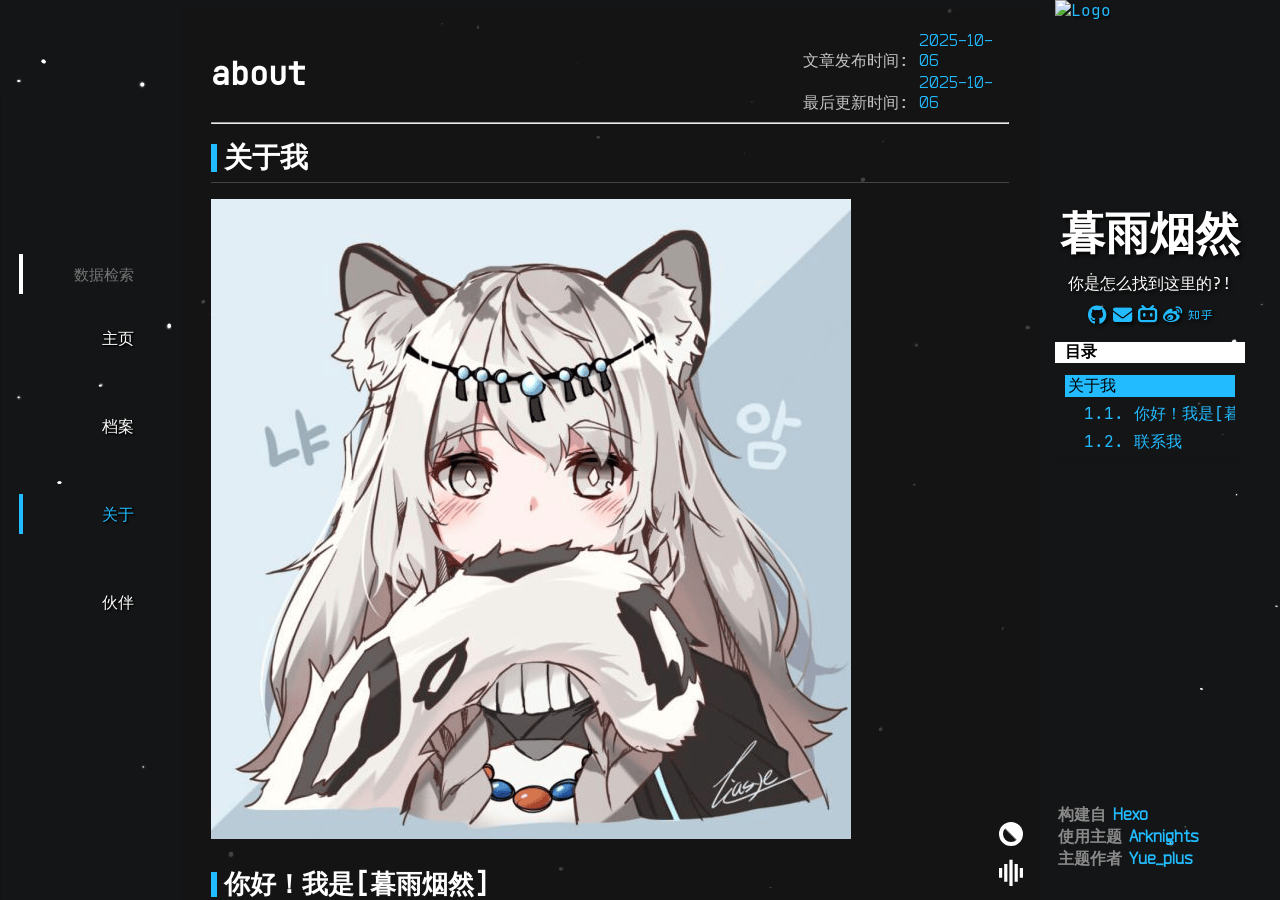
==== commit 4b505560: "Site updated: 2025-10-06 22:00:18" ====
--- a/about/index.html
+++ b/about/index.html
@@ -10,7 +10,7 @@
   font-family: 'JetBrains Mono';
   src: local('JetBrains Mono'), url('/font/JetBrainsMono-Regular.woff2') format('woff2');
 }
-</style><meta name="page-config" content="{&quot;code_fold&quot;:null}"><script class="pjax-js">var config = {"root":"/","code_fold":15,"search":{"preload":false,"activeHolder":"Enter here","blurHolder":"Search","noResult":"Data \"$0\" not found"},"code":{"codeInfo":"$0 - $1 lines","copy":"copy"}};
+</style><meta name="page-config" content="{&quot;code_fold&quot;:null}"><script class="pjax-js">var config = {"root":"/","code_fold":15,"search":{"preload":false,"activeHolder":"键入以继续","blurHolder":"数据检索","noResult":"无 $0 相关数据"},"code":{"codeInfo":"$0 - $1 行","copy":"复制"}};
 var page_config = {
   code_fold: null
 };
@@ -34,7 +34,7 @@
 }</style><style>:root {
  --dark-background: url('https://ak.hypergryph.com/assets/index/images/ak/pc/bk.jpg');
  --light-background: url('/img/bk.jpg');
- --theme-encrypt-confirm: 'confirm'
+ --theme-encrypt-confirm: '确认'
 }</style><script defer src="/js/arknights.js"></script><script defer src="/js/search.js"></script><script defer type="module">import mermaid from '//unpkg.com/mermaid@10.5.0/dist/mermaid.esm.mjs';
 window.mermaid = mermaid;
 code.paintMermaid();
@@ -71,14 +71,14 @@
    }
  }
 });
-document.addEventListener("pjax:complete", reset);reset()})</script><meta name="generator" content="Hexo 8.0.0"></head><body><div class="loading" style="opacity: 0;"><div class="loadingBar left"></div><div class="loadingBar right"></div></div><main><header class="closed"><div class="navBtn"><i class="navBtnIcon"><span class="navBtnIconBar"></span><span class="navBtnIconBar"></span><span class="navBtnIconBar"></span></i></div><nav><div class="navItem" id="search-header"><span class="navItemTitle"><input autocomplete="off" autocorrect="off" autocapitalize="none" placeholder="Search" spellcheck="false" maxlength="50" type="text" id="search-input"></span></div><div class="navItem" id="search-holder"></div><div class="search-popup" tabindex="0"><div id="search-result"></div></div><ol class="navContent"><li class="navItem"><a class="navBlock" href="/"><span class="navItemTitle">主页</span></a></li><li class="navItem" matchdata="categories,tags"><a class="navBlock" href="/archives/"><span class="navItemTitle">档案</span></a></li><li class="navItem"><a class="navBlock" href="/about/"><span class="navItemTitle">关于</span></a></li><li class="navItem"><a class="navBlock" href="/contact/"><span class="navItemTitle">联系</span></a></li></ol></nav></header><article><div id="post-bg"><div id="post-title"><h1>about</h1><div id="post-info"><span>First Post: <div class="control"><time datetime="2025-10-06T12:00:50.000Z" id="date"> 2025-10-06</time></div></span><br><span>Last Update: <div class="control"><time datetime="2025-10-06T12:54:14.844Z" id="updated"> 2025-10-06</time></div></span></div></div><hr><div id="post-content"><h1 id="关于我"><a href="#关于我" class="headerlink" title="关于我"></a>关于我</h1><p class='item-img' data-src='/../img/avatar.png'><img src="/../img/avatar.png" alt="个人头像"></p>
+document.addEventListener("pjax:complete", reset);reset()})</script><meta name="generator" content="Hexo 8.0.0"></head><body><div class="loading" style="opacity: 0;"><div class="loadingBar left"></div><div class="loadingBar right"></div></div><main><header class="closed"><div class="navBtn"><i class="navBtnIcon"><span class="navBtnIconBar"></span><span class="navBtnIconBar"></span><span class="navBtnIconBar"></span></i></div><nav><div class="navItem" id="search-header"><span class="navItemTitle"><input autocomplete="off" autocorrect="off" autocapitalize="none" placeholder="数据检索" spellcheck="false" maxlength="50" type="text" id="search-input"></span></div><div class="navItem" id="search-holder"></div><div class="search-popup" tabindex="0"><div id="search-result"></div></div><ol class="navContent"><li class="navItem"><a class="navBlock" href="/"><span class="navItemTitle">主页</span></a></li><li class="navItem" matchdata="categories,tags"><a class="navBlock" href="/archives/"><span class="navItemTitle">档案</span></a></li><li class="navItem"><a class="navBlock" href="/about/"><span class="navItemTitle">关于</span></a></li><li class="navItem"><a class="navBlock" href="/friends/"><span class="navItemTitle">伙伴</span></a></li></ol></nav></header><article><div id="post-bg"><div id="post-title"><h1>about</h1><div id="post-info"><span>文章发布时间: <div class="control"><time datetime="2025-10-06T12:00:50.000Z" id="date"> 2025-10-06</time></div></span><br><span>最后更新时间: <div class="control"><time datetime="2025-10-06T12:54:14.844Z" id="updated"> 2025-10-06</time></div></span></div></div><hr><div id="post-content"><h1 id="关于我"><a href="#关于我" class="headerlink" title="关于我"></a>关于我</h1><p class='item-img' data-src='/../img/avatar.png'><img src="/../img/avatar.png" alt="个人头像"></p>
 <h2 id="你好！我是-暮雨烟然"><a href="#你好！我是-暮雨烟然" class="headerlink" title="你好！我是[暮雨烟然]"></a>你好！我是[暮雨烟然]</h2><p>欢迎来到我的个人博客！一个普通的大学生。</p>
 <hr>
 <h2 id="联系我"><a href="#联系我" class="headerlink" title="联系我"></a>联系我</h2><ul>
-<li>邮箱：<a href="mailto:&#77;&#117;&#x79;&#117;&#89;&#97;&#x6e;&#x72;&#97;&#110;&#x40;&#111;&#x75;&#x74;&#x6c;&#x6f;&#x6f;&#107;&#x2e;&#99;&#x6f;&#x6d;">MuyuYanran@outlook.com</a></li>
+<li>邮箱：<a href="mailto:&#x4d;&#117;&#x79;&#x75;&#x59;&#x61;&#x6e;&#114;&#x61;&#x6e;&#64;&#x6f;&#x75;&#x74;&#x6c;&#x6f;&#x6f;&#107;&#46;&#99;&#x6f;&#x6d;">MuyuYanran@outlook.com</a></li>
 <li>微博：<a target="_blank" rel="noopener" href="https://weibo.com/u/7497157519">暮雨烟然</a></li>
 <li>BiliBili：<a target="_blank" rel="noopener" href="https://space.bilibili.com/453572978">暮雨烟然</a></li>
 <li>GitHub：<a target="_blank" rel="noopener" href="https://github.com/MuyuYanran/">暮雨烟然</a></li>
 <li>知乎: <a target="_blank" rel="noopener" href="https://www.zhihu.com/people/mu-yu-yan-ran-92">暮雨烟然</a></li>
 </ul>
-<div id="paginator"></div></div><div id="post-footer"></div><details id="reward"><summary>reward</summary><div><span>支付宝 | Alipay</span><br><img src="/img/Alipay.png"></div><div><span>微信 | Wechat</span><br><img src="/img/WeChat.png"></div></details></div><div class="bottom-btn"><div><a class="i-top" id="to-top" onClick="scrolls.scrolltop();" title="To Top" style="opacity: 0; display: none;">∧ </a><a class="i-index" id="to-index" href="#toc-div" title="To Catalog">≡</a><a class="i-color" id="color-mode" onClick="colorMode.change()" title="Change Theme"></a><a onclick="BgmControl()"><svg id="bgm-control" viewBox="0 0 30 34" fill="currentColor" style="width: 24px; transition: transform .3s;margin-top: 4px"><path d="M25.998 23.422V11.29h3.999v12.132h-3.999zM19.497 6.234h4.001v22.243h-4.001V6.234zM12.998.867h4v32.978h-4V.867zm-6.5 5.367h4.001v22.243H6.498V6.234zm-6.5 5.056h4v12.132h-4V11.29z"></path></svg><audio id="bgm" src="/audio/bgm.mp3" loop crossorigin="anonymous"> </audio></a></div></div></article><aside><div id="about"><a href="/" id="logo"><img src="img/avatar.png" alt="Logo" style="margin:0;border-radius:0;"></a><h1 id="Dr"><a href="/">暮雨烟然</a></h1><div id="description"><p>你是怎么找到这里的?!</p></div><div id="social-links"><a class="social" target="_blank" rel="noopener" href="https://github.com/MuyuYanran"><i class="fab fa-github" alt="GitHub"></i></a><a class="social" href="mailto:MuyuYanran@outlook.com"><i class="fa fa-envelope" alt="E-Mail"></i></a><a class="social" target="_blank" rel="noopener" href="https://space.bilibili.com/453572978"><i class="fa-brands fa-bilibili" alt="BiliBili"></i></a><a class="social" target="_blank" rel="noopener" href="https://weibo.com/u/7497157519"><i class="fab fa-weibo" alt="Weibo"></i></a><a class="social" target="_blank" rel="noopener" href="https://www.zhihu.com/people/mu-yu-yan-ran-92"><i class="fab fa-zhihu" alt="Zhihu"></i></a></div></div><div id="aside-block"><div id="toc-div"><h1>Catalog</h1><ol class="toc"><li class="toc-item toc-level-1"><a class="toc-link" href="#%E5%85%B3%E4%BA%8E%E6%88%91"><span class="toc-number">1.</span> <span class="toc-text">关于我</span></a><ol class="toc-child"><li class="toc-item toc-level-2"><a class="toc-link" href="#%E4%BD%A0%E5%A5%BD%EF%BC%81%E6%88%91%E6%98%AF-%E6%9A%AE%E9%9B%A8%E7%83%9F%E7%84%B6"><span class="toc-number">1.1.</span> <span class="toc-text">你好！我是[暮雨烟然]</span></a></li><li class="toc-item toc-level-2"><a class="toc-link" href="#%E8%81%94%E7%B3%BB%E6%88%91"><span class="toc-number">1.2.</span> <span class="toc-text">联系我</span></a></li></ol></li></ol></div></div><footer><nobr>Published with <a target="_blank" rel="noopener" href="http://hexo.io">Hexo</a></nobr><wbr><nobr> Theme <a target="_blank" rel="noopener" href="https://github.com/Yue-plus/hexo-theme-arknights">Arknights</a></nobr><wbr><nobr> by <a target="_blank" rel="noopener" href="https://github.com/Yue-plus">Yue_plus</a></nobr></footer></aside></main><canvas id="canvas-dust"></canvas></body></html>+<div id="paginator"></div></div><div id="post-footer"></div><details id="reward"><summary>打赏</summary><div><span>支付宝 | Alipay</span><br><img src="/img/Alipay.png"></div><div><span>微信 | Wechat</span><br><img src="/img/WeChat.png"></div></details></div><div class="bottom-btn"><div><a class="i-top" id="to-top" onClick="scrolls.scrolltop();" title="回到顶部" style="opacity: 0; display: none;">∧ </a><a class="i-index" id="to-index" href="#toc-div" title="文章目录">≡</a><a class="i-color" id="color-mode" onClick="colorMode.change()" title="切换主题"></a><a onclick="BgmControl()"><svg id="bgm-control" viewBox="0 0 30 34" fill="currentColor" style="width: 24px; transition: transform .3s;margin-top: 4px"><path d="M25.998 23.422V11.29h3.999v12.132h-3.999zM19.497 6.234h4.001v22.243h-4.001V6.234zM12.998.867h4v32.978h-4V.867zm-6.5 5.367h4.001v22.243H6.498V6.234zm-6.5 5.056h4v12.132h-4V11.29z"></path></svg><audio id="bgm" src="/audio/bgm.mp3" loop crossorigin="anonymous"> </audio></a></div></div></article><aside><div id="about"><a href="/" id="logo"><img src="img/avatar.png" alt="Logo" style="margin:0;border-radius:0;"></a><h1 id="Dr"><a href="/">暮雨烟然</a></h1><div id="description"><p>你是怎么找到这里的?!</p></div><div id="social-links"><a class="social" target="_blank" rel="noopener" href="https://github.com/MuyuYanran"><i class="fab fa-github" alt="GitHub"></i></a><a class="social" href="mailto:MuyuYanran@outlook.com"><i class="fa fa-envelope" alt="E-Mail"></i></a><a class="social" target="_blank" rel="noopener" href="https://space.bilibili.com/453572978"><i class="fa-brands fa-bilibili" alt="BiliBili"></i></a><a class="social" target="_blank" rel="noopener" href="https://weibo.com/u/7497157519"><i class="fab fa-weibo" alt="Weibo"></i></a><a class="social" target="_blank" rel="noopener" href="https://www.zhihu.com/people/mu-yu-yan-ran-92"><i class="fab fa-zhihu" alt="Zhihu"></i></a></div></div><div id="aside-block"><div id="toc-div"><h1>目录</h1><ol class="toc"><li class="toc-item toc-level-1"><a class="toc-link" href="#%E5%85%B3%E4%BA%8E%E6%88%91"><span class="toc-number">1.</span> <span class="toc-text">关于我</span></a><ol class="toc-child"><li class="toc-item toc-level-2"><a class="toc-link" href="#%E4%BD%A0%E5%A5%BD%EF%BC%81%E6%88%91%E6%98%AF-%E6%9A%AE%E9%9B%A8%E7%83%9F%E7%84%B6"><span class="toc-number">1.1.</span> <span class="toc-text">你好！我是[暮雨烟然]</span></a></li><li class="toc-item toc-level-2"><a class="toc-link" href="#%E8%81%94%E7%B3%BB%E6%88%91"><span class="toc-number">1.2.</span> <span class="toc-text">联系我</span></a></li></ol></li></ol></div></div><footer><nobr>构建自 <a target="_blank" rel="noopener" href="http://hexo.io">Hexo</a></nobr><wbr><nobr> 使用主题 <a target="_blank" rel="noopener" href="https://github.com/Yue-plus/hexo-theme-arknights">Arknights</a></nobr><wbr><nobr> 主题作者 <a target="_blank" rel="noopener" href="https://github.com/Yue-plus">Yue_plus</a></nobr></footer></aside></main><canvas id="canvas-dust"></canvas></body></html>
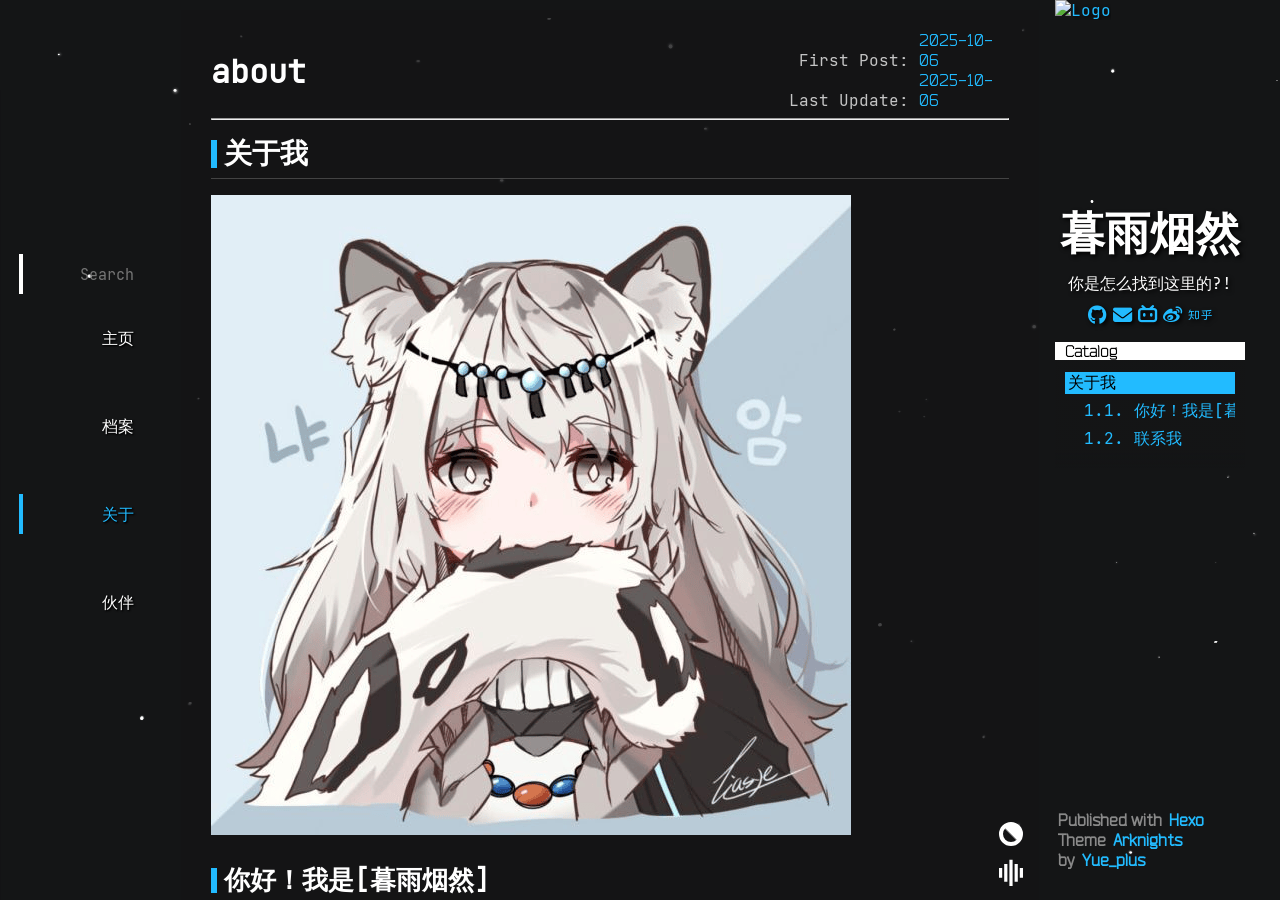
==== commit 3e34c9a9: "Site updated: 2025-10-06 22:07:21" ====
--- a/about/index.html
+++ b/about/index.html
@@ -10,7 +10,7 @@
   font-family: 'JetBrains Mono';
   src: local('JetBrains Mono'), url('/font/JetBrainsMono-Regular.woff2') format('woff2');
 }
-</style><meta name="page-config" content="{&quot;code_fold&quot;:null}"><script class="pjax-js">var config = {"root":"/","code_fold":15,"search":{"preload":false,"activeHolder":"键入以继续","blurHolder":"数据检索","noResult":"无 $0 相关数据"},"code":{"codeInfo":"$0 - $1 行","copy":"复制"}};
+</style><meta name="page-config" content="{&quot;code_fold&quot;:null}"><script class="pjax-js">var config = {"root":"/","code_fold":15,"search":{"preload":false,"activeHolder":"Enter here","blurHolder":"Search","noResult":"Data \"$0\" not found"},"code":{"codeInfo":"$0 - $1 lines","copy":"copy"}};
 var page_config = {
   code_fold: null
 };
@@ -34,7 +34,7 @@
 }</style><style>:root {
  --dark-background: url('https://ak.hypergryph.com/assets/index/images/ak/pc/bk.jpg');
  --light-background: url('/img/bk.jpg');
- --theme-encrypt-confirm: '确认'
+ --theme-encrypt-confirm: 'confirm'
 }</style><script defer src="/js/arknights.js"></script><script defer src="/js/search.js"></script><script defer type="module">import mermaid from '//unpkg.com/mermaid@10.5.0/dist/mermaid.esm.mjs';
 window.mermaid = mermaid;
 code.paintMermaid();
@@ -71,14 +71,14 @@
    }
  }
 });
-document.addEventListener("pjax:complete", reset);reset()})</script><meta name="generator" content="Hexo 8.0.0"></head><body><div class="loading" style="opacity: 0;"><div class="loadingBar left"></div><div class="loadingBar right"></div></div><main><header class="closed"><div class="navBtn"><i class="navBtnIcon"><span class="navBtnIconBar"></span><span class="navBtnIconBar"></span><span class="navBtnIconBar"></span></i></div><nav><div class="navItem" id="search-header"><span class="navItemTitle"><input autocomplete="off" autocorrect="off" autocapitalize="none" placeholder="数据检索" spellcheck="false" maxlength="50" type="text" id="search-input"></span></div><div class="navItem" id="search-holder"></div><div class="search-popup" tabindex="0"><div id="search-result"></div></div><ol class="navContent"><li class="navItem"><a class="navBlock" href="/"><span class="navItemTitle">主页</span></a></li><li class="navItem" matchdata="categories,tags"><a class="navBlock" href="/archives/"><span class="navItemTitle">档案</span></a></li><li class="navItem"><a class="navBlock" href="/about/"><span class="navItemTitle">关于</span></a></li><li class="navItem"><a class="navBlock" href="/friends/"><span class="navItemTitle">伙伴</span></a></li></ol></nav></header><article><div id="post-bg"><div id="post-title"><h1>about</h1><div id="post-info"><span>文章发布时间: <div class="control"><time datetime="2025-10-06T12:00:50.000Z" id="date"> 2025-10-06</time></div></span><br><span>最后更新时间: <div class="control"><time datetime="2025-10-06T12:54:14.844Z" id="updated"> 2025-10-06</time></div></span></div></div><hr><div id="post-content"><h1 id="关于我"><a href="#关于我" class="headerlink" title="关于我"></a>关于我</h1><p class='item-img' data-src='/../img/avatar.png'><img src="/../img/avatar.png" alt="个人头像"></p>
+document.addEventListener("pjax:complete", reset);reset()})</script><meta name="generator" content="Hexo 8.0.0"></head><body><div class="loading" style="opacity: 0;"><div class="loadingBar left"></div><div class="loadingBar right"></div></div><main><header class="closed"><div class="navBtn"><i class="navBtnIcon"><span class="navBtnIconBar"></span><span class="navBtnIconBar"></span><span class="navBtnIconBar"></span></i></div><nav><div class="navItem" id="search-header"><span class="navItemTitle"><input autocomplete="off" autocorrect="off" autocapitalize="none" placeholder="Search" spellcheck="false" maxlength="50" type="text" id="search-input"></span></div><div class="navItem" id="search-holder"></div><div class="search-popup" tabindex="0"><div id="search-result"></div></div><ol class="navContent"><li class="navItem"><a class="navBlock" href="/"><span class="navItemTitle">主页</span></a></li><li class="navItem" matchdata="categories,tags"><a class="navBlock" href="/archives/"><span class="navItemTitle">档案</span></a></li><li class="navItem"><a class="navBlock" href="/about/"><span class="navItemTitle">关于</span></a></li><li class="navItem"><a class="navBlock" href="/friends/"><span class="navItemTitle">伙伴</span></a></li></ol></nav></header><article><div id="post-bg"><div id="post-title"><h1>about</h1><div id="post-info"><span>First Post: <div class="control"><time datetime="2025-10-06T12:00:50.000Z" id="date"> 2025-10-06</time></div></span><br><span>Last Update: <div class="control"><time datetime="2025-10-06T12:54:14.844Z" id="updated"> 2025-10-06</time></div></span></div></div><hr><div id="post-content"><h1 id="关于我"><a href="#关于我" class="headerlink" title="关于我"></a>关于我</h1><p class='item-img' data-src='/../img/avatar.png'><img src="/../img/avatar.png" alt="个人头像"></p>
 <h2 id="你好！我是-暮雨烟然"><a href="#你好！我是-暮雨烟然" class="headerlink" title="你好！我是[暮雨烟然]"></a>你好！我是[暮雨烟然]</h2><p>欢迎来到我的个人博客！一个普通的大学生。</p>
 <hr>
 <h2 id="联系我"><a href="#联系我" class="headerlink" title="联系我"></a>联系我</h2><ul>
-<li>邮箱：<a href="mailto:&#x4d;&#117;&#x79;&#x75;&#x59;&#x61;&#x6e;&#114;&#x61;&#x6e;&#64;&#x6f;&#x75;&#x74;&#x6c;&#x6f;&#x6f;&#107;&#46;&#99;&#x6f;&#x6d;">MuyuYanran@outlook.com</a></li>
+<li>邮箱：<a href="mailto:&#77;&#x75;&#121;&#117;&#89;&#x61;&#x6e;&#114;&#x61;&#x6e;&#x40;&#x6f;&#x75;&#x74;&#x6c;&#111;&#x6f;&#107;&#46;&#99;&#111;&#x6d;">MuyuYanran@outlook.com</a></li>
 <li>微博：<a target="_blank" rel="noopener" href="https://weibo.com/u/7497157519">暮雨烟然</a></li>
 <li>BiliBili：<a target="_blank" rel="noopener" href="https://space.bilibili.com/453572978">暮雨烟然</a></li>
 <li>GitHub：<a target="_blank" rel="noopener" href="https://github.com/MuyuYanran/">暮雨烟然</a></li>
 <li>知乎: <a target="_blank" rel="noopener" href="https://www.zhihu.com/people/mu-yu-yan-ran-92">暮雨烟然</a></li>
 </ul>
-<div id="paginator"></div></div><div id="post-footer"></div><details id="reward"><summary>打赏</summary><div><span>支付宝 | Alipay</span><br><img src="/img/Alipay.png"></div><div><span>微信 | Wechat</span><br><img src="/img/WeChat.png"></div></details></div><div class="bottom-btn"><div><a class="i-top" id="to-top" onClick="scrolls.scrolltop();" title="回到顶部" style="opacity: 0; display: none;">∧ </a><a class="i-index" id="to-index" href="#toc-div" title="文章目录">≡</a><a class="i-color" id="color-mode" onClick="colorMode.change()" title="切换主题"></a><a onclick="BgmControl()"><svg id="bgm-control" viewBox="0 0 30 34" fill="currentColor" style="width: 24px; transition: transform .3s;margin-top: 4px"><path d="M25.998 23.422V11.29h3.999v12.132h-3.999zM19.497 6.234h4.001v22.243h-4.001V6.234zM12.998.867h4v32.978h-4V.867zm-6.5 5.367h4.001v22.243H6.498V6.234zm-6.5 5.056h4v12.132h-4V11.29z"></path></svg><audio id="bgm" src="/audio/bgm.mp3" loop crossorigin="anonymous"> </audio></a></div></div></article><aside><div id="about"><a href="/" id="logo"><img src="img/avatar.png" alt="Logo" style="margin:0;border-radius:0;"></a><h1 id="Dr"><a href="/">暮雨烟然</a></h1><div id="description"><p>你是怎么找到这里的?!</p></div><div id="social-links"><a class="social" target="_blank" rel="noopener" href="https://github.com/MuyuYanran"><i class="fab fa-github" alt="GitHub"></i></a><a class="social" href="mailto:MuyuYanran@outlook.com"><i class="fa fa-envelope" alt="E-Mail"></i></a><a class="social" target="_blank" rel="noopener" href="https://space.bilibili.com/453572978"><i class="fa-brands fa-bilibili" alt="BiliBili"></i></a><a class="social" target="_blank" rel="noopener" href="https://weibo.com/u/7497157519"><i class="fab fa-weibo" alt="Weibo"></i></a><a class="social" target="_blank" rel="noopener" href="https://www.zhihu.com/people/mu-yu-yan-ran-92"><i class="fab fa-zhihu" alt="Zhihu"></i></a></div></div><div id="aside-block"><div id="toc-div"><h1>目录</h1><ol class="toc"><li class="toc-item toc-level-1"><a class="toc-link" href="#%E5%85%B3%E4%BA%8E%E6%88%91"><span class="toc-number">1.</span> <span class="toc-text">关于我</span></a><ol class="toc-child"><li class="toc-item toc-level-2"><a class="toc-link" href="#%E4%BD%A0%E5%A5%BD%EF%BC%81%E6%88%91%E6%98%AF-%E6%9A%AE%E9%9B%A8%E7%83%9F%E7%84%B6"><span class="toc-number">1.1.</span> <span class="toc-text">你好！我是[暮雨烟然]</span></a></li><li class="toc-item toc-level-2"><a class="toc-link" href="#%E8%81%94%E7%B3%BB%E6%88%91"><span class="toc-number">1.2.</span> <span class="toc-text">联系我</span></a></li></ol></li></ol></div></div><footer><nobr>构建自 <a target="_blank" rel="noopener" href="http://hexo.io">Hexo</a></nobr><wbr><nobr> 使用主题 <a target="_blank" rel="noopener" href="https://github.com/Yue-plus/hexo-theme-arknights">Arknights</a></nobr><wbr><nobr> 主题作者 <a target="_blank" rel="noopener" href="https://github.com/Yue-plus">Yue_plus</a></nobr></footer></aside></main><canvas id="canvas-dust"></canvas></body></html>+<div id="paginator"></div></div><div id="post-footer"></div><details id="reward"><summary>reward</summary><div><span>支付宝 | Alipay</span><br><img src="/img/Alipay.png"></div><div><span>微信 | Wechat</span><br><img src="/img/WeChat.png"></div></details></div><div class="bottom-btn"><div><a class="i-top" id="to-top" onClick="scrolls.scrolltop();" title="To Top" style="opacity: 0; display: none;">∧ </a><a class="i-index" id="to-index" href="#toc-div" title="To Catalog">≡</a><a class="i-color" id="color-mode" onClick="colorMode.change()" title="Change Theme"></a><a onclick="BgmControl()"><svg id="bgm-control" viewBox="0 0 30 34" fill="currentColor" style="width: 24px; transition: transform .3s;margin-top: 4px"><path d="M25.998 23.422V11.29h3.999v12.132h-3.999zM19.497 6.234h4.001v22.243h-4.001V6.234zM12.998.867h4v32.978h-4V.867zm-6.5 5.367h4.001v22.243H6.498V6.234zm-6.5 5.056h4v12.132h-4V11.29z"></path></svg><audio id="bgm" src="/audio/bgm.mp3" loop crossorigin="anonymous"> </audio></a></div></div></article><aside><div id="about"><a href="/" id="logo"><img src="img/avatar.png" alt="Logo" style="margin:0;border-radius:0;"></a><h1 id="Dr"><a href="/">暮雨烟然</a></h1><div id="description"><p>你是怎么找到这里的?!</p></div><div id="social-links"><a class="social" target="_blank" rel="noopener" href="https://github.com/MuyuYanran"><i class="fab fa-github" alt="GitHub"></i></a><a class="social" href="mailto:MuyuYanran@outlook.com"><i class="fa fa-envelope" alt="E-Mail"></i></a><a class="social" target="_blank" rel="noopener" href="https://space.bilibili.com/453572978"><i class="fa-brands fa-bilibili" alt="BiliBili"></i></a><a class="social" target="_blank" rel="noopener" href="https://weibo.com/u/7497157519"><i class="fab fa-weibo" alt="Weibo"></i></a><a class="social" target="_blank" rel="noopener" href="https://www.zhihu.com/people/mu-yu-yan-ran-92"><i class="fab fa-zhihu" alt="Zhihu"></i></a></div></div><div id="aside-block"><div id="toc-div"><h1>Catalog</h1><ol class="toc"><li class="toc-item toc-level-1"><a class="toc-link" href="#%E5%85%B3%E4%BA%8E%E6%88%91"><span class="toc-number">1.</span> <span class="toc-text">关于我</span></a><ol class="toc-child"><li class="toc-item toc-level-2"><a class="toc-link" href="#%E4%BD%A0%E5%A5%BD%EF%BC%81%E6%88%91%E6%98%AF-%E6%9A%AE%E9%9B%A8%E7%83%9F%E7%84%B6"><span class="toc-number">1.1.</span> <span class="toc-text">你好！我是[暮雨烟然]</span></a></li><li class="toc-item toc-level-2"><a class="toc-link" href="#%E8%81%94%E7%B3%BB%E6%88%91"><span class="toc-number">1.2.</span> <span class="toc-text">联系我</span></a></li></ol></li></ol></div></div><footer><nobr>Published with <a target="_blank" rel="noopener" href="http://hexo.io">Hexo</a></nobr><wbr><nobr> Theme <a target="_blank" rel="noopener" href="https://github.com/Yue-plus/hexo-theme-arknights">Arknights</a></nobr><wbr><nobr> by <a target="_blank" rel="noopener" href="https://github.com/Yue-plus">Yue_plus</a></nobr></footer></aside></main><canvas id="canvas-dust"></canvas></body></html>
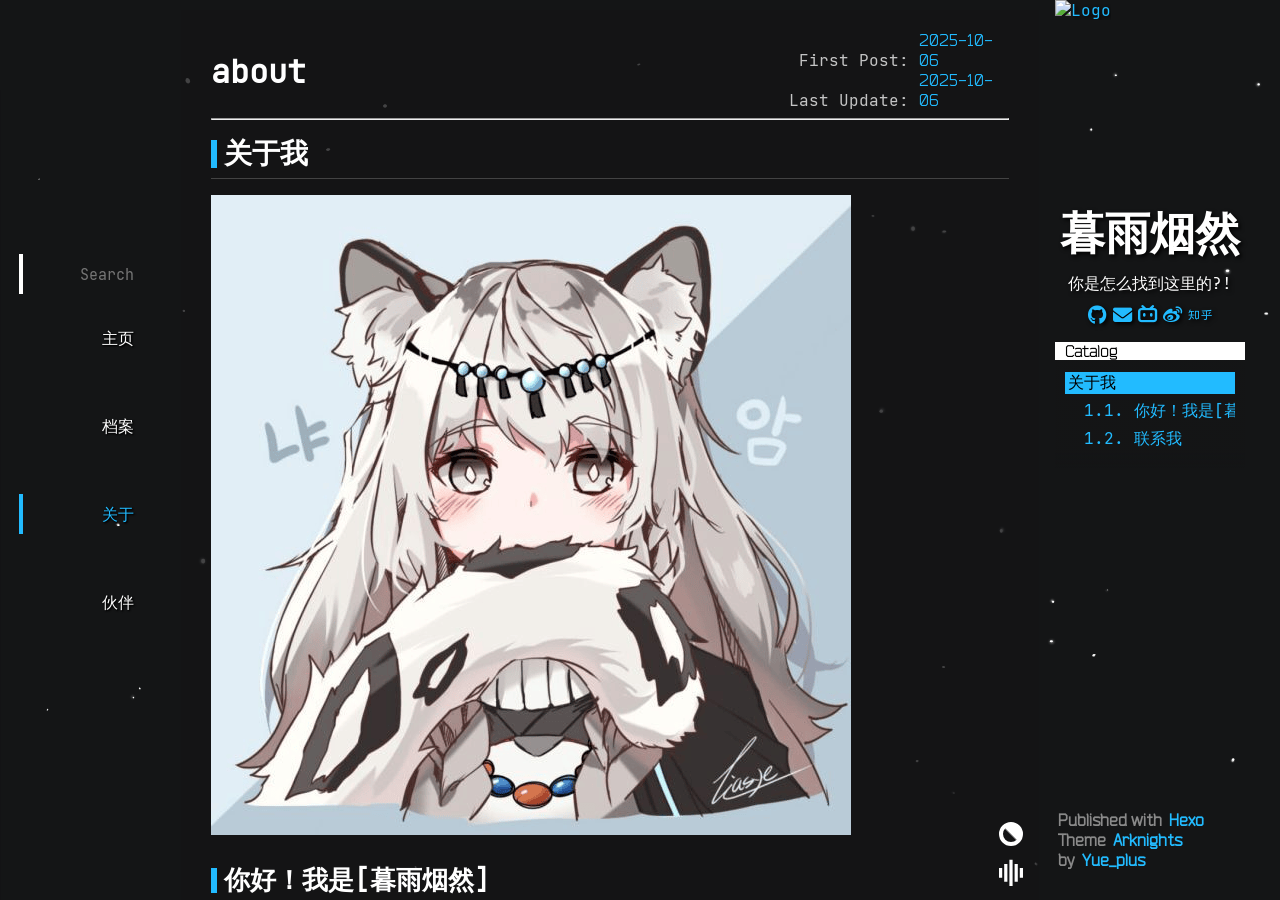
==== commit 9a7e2d61: "Site updated: 2025-10-06 22:10:25" ====
--- a/about/index.html
+++ b/about/index.html
@@ -75,7 +75,7 @@
 <h2 id="你好！我是-暮雨烟然"><a href="#你好！我是-暮雨烟然" class="headerlink" title="你好！我是[暮雨烟然]"></a>你好！我是[暮雨烟然]</h2><p>欢迎来到我的个人博客！一个普通的大学生。</p>
 <hr>
 <h2 id="联系我"><a href="#联系我" class="headerlink" title="联系我"></a>联系我</h2><ul>
-<li>邮箱：<a href="mailto:&#77;&#x75;&#121;&#117;&#89;&#x61;&#x6e;&#114;&#x61;&#x6e;&#x40;&#x6f;&#x75;&#x74;&#x6c;&#111;&#x6f;&#107;&#46;&#99;&#111;&#x6d;">MuyuYanran@outlook.com</a></li>
+<li>邮箱：<a href="mailto:&#77;&#117;&#x79;&#x75;&#89;&#97;&#110;&#114;&#97;&#x6e;&#64;&#x6f;&#x75;&#x74;&#108;&#111;&#111;&#107;&#46;&#x63;&#x6f;&#109;">MuyuYanran@outlook.com</a></li>
 <li>微博：<a target="_blank" rel="noopener" href="https://weibo.com/u/7497157519">暮雨烟然</a></li>
 <li>BiliBili：<a target="_blank" rel="noopener" href="https://space.bilibili.com/453572978">暮雨烟然</a></li>
 <li>GitHub：<a target="_blank" rel="noopener" href="https://github.com/MuyuYanran/">暮雨烟然</a></li>
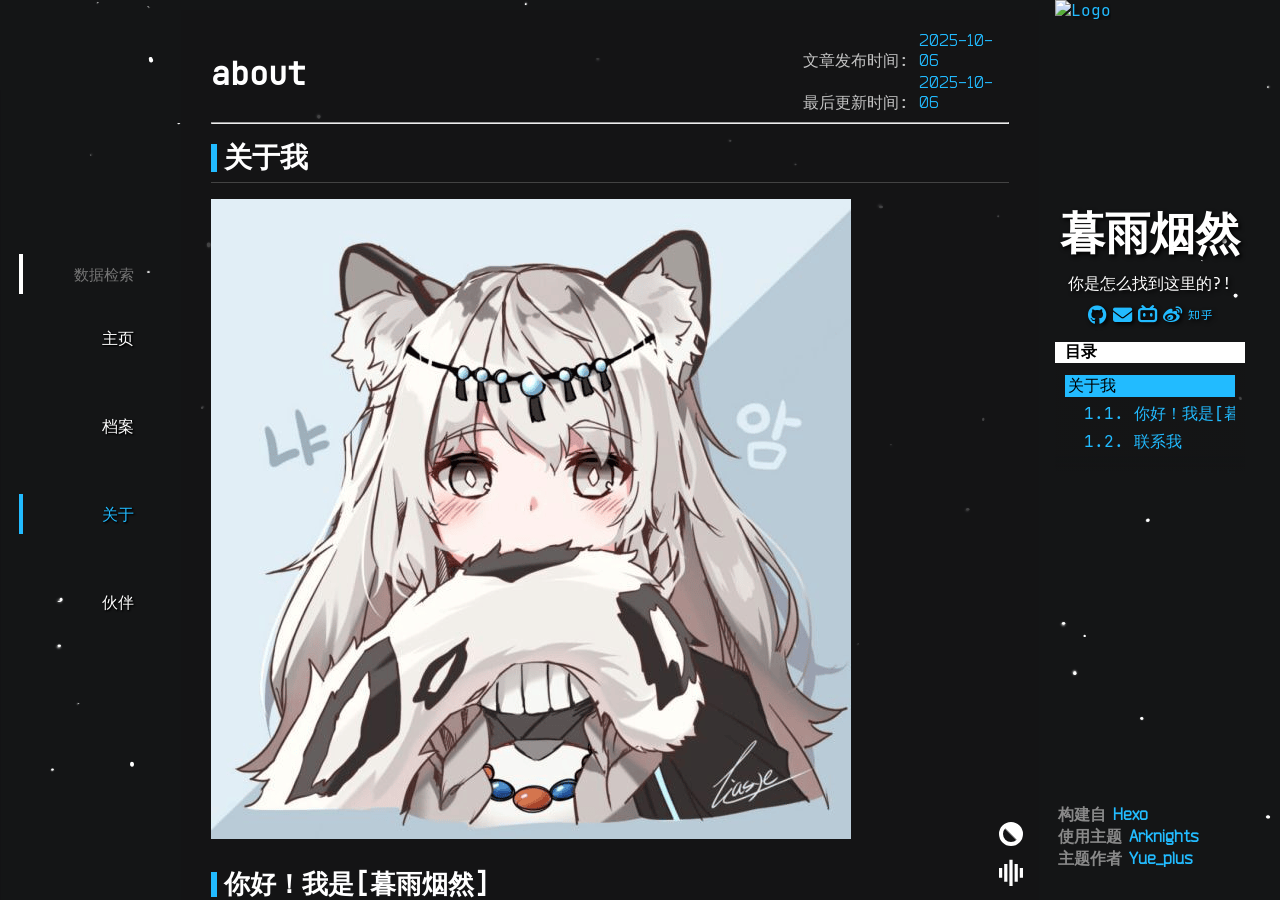
==== commit 3439973c: "Site updated: 2025-10-06 22:14:15" ====
--- a/about/index.html
+++ b/about/index.html
@@ -10,7 +10,7 @@
   font-family: 'JetBrains Mono';
   src: local('JetBrains Mono'), url('/font/JetBrainsMono-Regular.woff2') format('woff2');
 }
-</style><meta name="page-config" content="{&quot;code_fold&quot;:null}"><script class="pjax-js">var config = {"root":"/","code_fold":15,"search":{"preload":false,"activeHolder":"Enter here","blurHolder":"Search","noResult":"Data \"$0\" not found"},"code":{"codeInfo":"$0 - $1 lines","copy":"copy"}};
+</style><meta name="page-config" content="{&quot;code_fold&quot;:null}"><script class="pjax-js">var config = {"root":"/","code_fold":15,"search":{"preload":false,"activeHolder":"键入以继续","blurHolder":"数据检索","noResult":"无 $0 相关数据"},"code":{"codeInfo":"$0 - $1 行","copy":"复制"}};
 var page_config = {
   code_fold: null
 };
@@ -34,7 +34,7 @@
 }</style><style>:root {
  --dark-background: url('https://ak.hypergryph.com/assets/index/images/ak/pc/bk.jpg');
  --light-background: url('/img/bk.jpg');
- --theme-encrypt-confirm: 'confirm'
+ --theme-encrypt-confirm: '确认'
 }</style><script defer src="/js/arknights.js"></script><script defer src="/js/search.js"></script><script defer type="module">import mermaid from '//unpkg.com/mermaid@10.5.0/dist/mermaid.esm.mjs';
 window.mermaid = mermaid;
 code.paintMermaid();
@@ -71,14 +71,14 @@
    }
  }
 });
-document.addEventListener("pjax:complete", reset);reset()})</script><meta name="generator" content="Hexo 8.0.0"></head><body><div class="loading" style="opacity: 0;"><div class="loadingBar left"></div><div class="loadingBar right"></div></div><main><header class="closed"><div class="navBtn"><i class="navBtnIcon"><span class="navBtnIconBar"></span><span class="navBtnIconBar"></span><span class="navBtnIconBar"></span></i></div><nav><div class="navItem" id="search-header"><span class="navItemTitle"><input autocomplete="off" autocorrect="off" autocapitalize="none" placeholder="Search" spellcheck="false" maxlength="50" type="text" id="search-input"></span></div><div class="navItem" id="search-holder"></div><div class="search-popup" tabindex="0"><div id="search-result"></div></div><ol class="navContent"><li class="navItem"><a class="navBlock" href="/"><span class="navItemTitle">主页</span></a></li><li class="navItem" matchdata="categories,tags"><a class="navBlock" href="/archives/"><span class="navItemTitle">档案</span></a></li><li class="navItem"><a class="navBlock" href="/about/"><span class="navItemTitle">关于</span></a></li><li class="navItem"><a class="navBlock" href="/friends/"><span class="navItemTitle">伙伴</span></a></li></ol></nav></header><article><div id="post-bg"><div id="post-title"><h1>about</h1><div id="post-info"><span>First Post: <div class="control"><time datetime="2025-10-06T12:00:50.000Z" id="date"> 2025-10-06</time></div></span><br><span>Last Update: <div class="control"><time datetime="2025-10-06T12:54:14.844Z" id="updated"> 2025-10-06</time></div></span></div></div><hr><div id="post-content"><h1 id="关于我"><a href="#关于我" class="headerlink" title="关于我"></a>关于我</h1><p class='item-img' data-src='/../img/avatar.png'><img src="/../img/avatar.png" alt="个人头像"></p>
+document.addEventListener("pjax:complete", reset);reset()})</script><meta name="generator" content="Hexo 8.0.0"></head><body><div class="loading" style="opacity: 0;"><div class="loadingBar left"></div><div class="loadingBar right"></div></div><main><header class="closed"><div class="navBtn"><i class="navBtnIcon"><span class="navBtnIconBar"></span><span class="navBtnIconBar"></span><span class="navBtnIconBar"></span></i></div><nav><div class="navItem" id="search-header"><span class="navItemTitle"><input autocomplete="off" autocorrect="off" autocapitalize="none" placeholder="数据检索" spellcheck="false" maxlength="50" type="text" id="search-input"></span></div><div class="navItem" id="search-holder"></div><div class="search-popup" tabindex="0"><div id="search-result"></div></div><ol class="navContent"><li class="navItem"><a class="navBlock" href="/"><span class="navItemTitle">主页</span></a></li><li class="navItem" matchdata="categories,tags"><a class="navBlock" href="/archives/"><span class="navItemTitle">档案</span></a></li><li class="navItem"><a class="navBlock" href="/about/"><span class="navItemTitle">关于</span></a></li><li class="navItem"><a class="navBlock" href="/friends/"><span class="navItemTitle">伙伴</span></a></li></ol></nav></header><article><div id="post-bg"><div id="post-title"><h1>about</h1><div id="post-info"><span>文章发布时间: <div class="control"><time datetime="2025-10-06T12:00:50.000Z" id="date"> 2025-10-06</time></div></span><br><span>最后更新时间: <div class="control"><time datetime="2025-10-06T12:54:14.844Z" id="updated"> 2025-10-06</time></div></span></div></div><hr><div id="post-content"><h1 id="关于我"><a href="#关于我" class="headerlink" title="关于我"></a>关于我</h1><p class='item-img' data-src='/../img/avatar.png'><img src="/../img/avatar.png" alt="个人头像"></p>
 <h2 id="你好！我是-暮雨烟然"><a href="#你好！我是-暮雨烟然" class="headerlink" title="你好！我是[暮雨烟然]"></a>你好！我是[暮雨烟然]</h2><p>欢迎来到我的个人博客！一个普通的大学生。</p>
 <hr>
 <h2 id="联系我"><a href="#联系我" class="headerlink" title="联系我"></a>联系我</h2><ul>
-<li>邮箱：<a href="mailto:&#77;&#117;&#x79;&#x75;&#89;&#97;&#110;&#114;&#97;&#x6e;&#64;&#x6f;&#x75;&#x74;&#108;&#111;&#111;&#107;&#46;&#x63;&#x6f;&#109;">MuyuYanran@outlook.com</a></li>
+<li>邮箱：<a href="mailto:&#x4d;&#117;&#x79;&#117;&#89;&#x61;&#110;&#114;&#x61;&#110;&#x40;&#111;&#x75;&#x74;&#108;&#111;&#111;&#x6b;&#46;&#99;&#111;&#x6d;">MuyuYanran@outlook.com</a></li>
 <li>微博：<a target="_blank" rel="noopener" href="https://weibo.com/u/7497157519">暮雨烟然</a></li>
 <li>BiliBili：<a target="_blank" rel="noopener" href="https://space.bilibili.com/453572978">暮雨烟然</a></li>
 <li>GitHub：<a target="_blank" rel="noopener" href="https://github.com/MuyuYanran/">暮雨烟然</a></li>
 <li>知乎: <a target="_blank" rel="noopener" href="https://www.zhihu.com/people/mu-yu-yan-ran-92">暮雨烟然</a></li>
 </ul>
-<div id="paginator"></div></div><div id="post-footer"></div><details id="reward"><summary>reward</summary><div><span>支付宝 | Alipay</span><br><img src="/img/Alipay.png"></div><div><span>微信 | Wechat</span><br><img src="/img/WeChat.png"></div></details></div><div class="bottom-btn"><div><a class="i-top" id="to-top" onClick="scrolls.scrolltop();" title="To Top" style="opacity: 0; display: none;">∧ </a><a class="i-index" id="to-index" href="#toc-div" title="To Catalog">≡</a><a class="i-color" id="color-mode" onClick="colorMode.change()" title="Change Theme"></a><a onclick="BgmControl()"><svg id="bgm-control" viewBox="0 0 30 34" fill="currentColor" style="width: 24px; transition: transform .3s;margin-top: 4px"><path d="M25.998 23.422V11.29h3.999v12.132h-3.999zM19.497 6.234h4.001v22.243h-4.001V6.234zM12.998.867h4v32.978h-4V.867zm-6.5 5.367h4.001v22.243H6.498V6.234zm-6.5 5.056h4v12.132h-4V11.29z"></path></svg><audio id="bgm" src="/audio/bgm.mp3" loop crossorigin="anonymous"> </audio></a></div></div></article><aside><div id="about"><a href="/" id="logo"><img src="img/avatar.png" alt="Logo" style="margin:0;border-radius:0;"></a><h1 id="Dr"><a href="/">暮雨烟然</a></h1><div id="description"><p>你是怎么找到这里的?!</p></div><div id="social-links"><a class="social" target="_blank" rel="noopener" href="https://github.com/MuyuYanran"><i class="fab fa-github" alt="GitHub"></i></a><a class="social" href="mailto:MuyuYanran@outlook.com"><i class="fa fa-envelope" alt="E-Mail"></i></a><a class="social" target="_blank" rel="noopener" href="https://space.bilibili.com/453572978"><i class="fa-brands fa-bilibili" alt="BiliBili"></i></a><a class="social" target="_blank" rel="noopener" href="https://weibo.com/u/7497157519"><i class="fab fa-weibo" alt="Weibo"></i></a><a class="social" target="_blank" rel="noopener" href="https://www.zhihu.com/people/mu-yu-yan-ran-92"><i class="fab fa-zhihu" alt="Zhihu"></i></a></div></div><div id="aside-block"><div id="toc-div"><h1>Catalog</h1><ol class="toc"><li class="toc-item toc-level-1"><a class="toc-link" href="#%E5%85%B3%E4%BA%8E%E6%88%91"><span class="toc-number">1.</span> <span class="toc-text">关于我</span></a><ol class="toc-child"><li class="toc-item toc-level-2"><a class="toc-link" href="#%E4%BD%A0%E5%A5%BD%EF%BC%81%E6%88%91%E6%98%AF-%E6%9A%AE%E9%9B%A8%E7%83%9F%E7%84%B6"><span class="toc-number">1.1.</span> <span class="toc-text">你好！我是[暮雨烟然]</span></a></li><li class="toc-item toc-level-2"><a class="toc-link" href="#%E8%81%94%E7%B3%BB%E6%88%91"><span class="toc-number">1.2.</span> <span class="toc-text">联系我</span></a></li></ol></li></ol></div></div><footer><nobr>Published with <a target="_blank" rel="noopener" href="http://hexo.io">Hexo</a></nobr><wbr><nobr> Theme <a target="_blank" rel="noopener" href="https://github.com/Yue-plus/hexo-theme-arknights">Arknights</a></nobr><wbr><nobr> by <a target="_blank" rel="noopener" href="https://github.com/Yue-plus">Yue_plus</a></nobr></footer></aside></main><canvas id="canvas-dust"></canvas></body></html>+<div id="paginator"></div></div><div id="post-footer"></div><details id="reward"><summary>打赏</summary><div><span>支付宝 | Alipay</span><br><img src="/img/Alipay.png"></div><div><span>微信 | Wechat</span><br><img src="/img/WeChat.png"></div></details></div><div class="bottom-btn"><div><a class="i-top" id="to-top" onClick="scrolls.scrolltop();" title="回到顶部" style="opacity: 0; display: none;">∧ </a><a class="i-index" id="to-index" href="#toc-div" title="文章目录">≡</a><a class="i-color" id="color-mode" onClick="colorMode.change()" title="切换主题"></a><a onclick="BgmControl()"><svg id="bgm-control" viewBox="0 0 30 34" fill="currentColor" style="width: 24px; transition: transform .3s;margin-top: 4px"><path d="M25.998 23.422V11.29h3.999v12.132h-3.999zM19.497 6.234h4.001v22.243h-4.001V6.234zM12.998.867h4v32.978h-4V.867zm-6.5 5.367h4.001v22.243H6.498V6.234zm-6.5 5.056h4v12.132h-4V11.29z"></path></svg><audio id="bgm" src="/audio/bgm.mp3" loop crossorigin="anonymous"> </audio></a></div></div></article><aside><div id="about"><a href="/" id="logo"><img src="img/avatar.png" alt="Logo" style="margin:0;border-radius:0;"></a><h1 id="Dr"><a href="/">暮雨烟然</a></h1><div id="description"><p>你是怎么找到这里的?!</p></div><div id="social-links"><a class="social" target="_blank" rel="noopener" href="https://github.com/MuyuYanran"><i class="fab fa-github" alt="GitHub"></i></a><a class="social" href="mailto:MuyuYanran@outlook.com"><i class="fa fa-envelope" alt="E-Mail"></i></a><a class="social" target="_blank" rel="noopener" href="https://space.bilibili.com/453572978"><i class="fa-brands fa-bilibili" alt="BiliBili"></i></a><a class="social" target="_blank" rel="noopener" href="https://weibo.com/u/7497157519"><i class="fab fa-weibo" alt="Weibo"></i></a><a class="social" target="_blank" rel="noopener" href="https://www.zhihu.com/people/mu-yu-yan-ran-92"><i class="fab fa-zhihu" alt="Zhihu"></i></a></div></div><div id="aside-block"><div id="toc-div"><h1>目录</h1><ol class="toc"><li class="toc-item toc-level-1"><a class="toc-link" href="#%E5%85%B3%E4%BA%8E%E6%88%91"><span class="toc-number">1.</span> <span class="toc-text">关于我</span></a><ol class="toc-child"><li class="toc-item toc-level-2"><a class="toc-link" href="#%E4%BD%A0%E5%A5%BD%EF%BC%81%E6%88%91%E6%98%AF-%E6%9A%AE%E9%9B%A8%E7%83%9F%E7%84%B6"><span class="toc-number">1.1.</span> <span class="toc-text">你好！我是[暮雨烟然]</span></a></li><li class="toc-item toc-level-2"><a class="toc-link" href="#%E8%81%94%E7%B3%BB%E6%88%91"><span class="toc-number">1.2.</span> <span class="toc-text">联系我</span></a></li></ol></li></ol></div></div><footer><nobr>构建自 <a target="_blank" rel="noopener" href="http://hexo.io">Hexo</a></nobr><wbr><nobr> 使用主题 <a target="_blank" rel="noopener" href="https://github.com/Yue-plus/hexo-theme-arknights">Arknights</a></nobr><wbr><nobr> 主题作者 <a target="_blank" rel="noopener" href="https://github.com/Yue-plus">Yue_plus</a></nobr></footer></aside></main><canvas id="canvas-dust"></canvas></body></html>
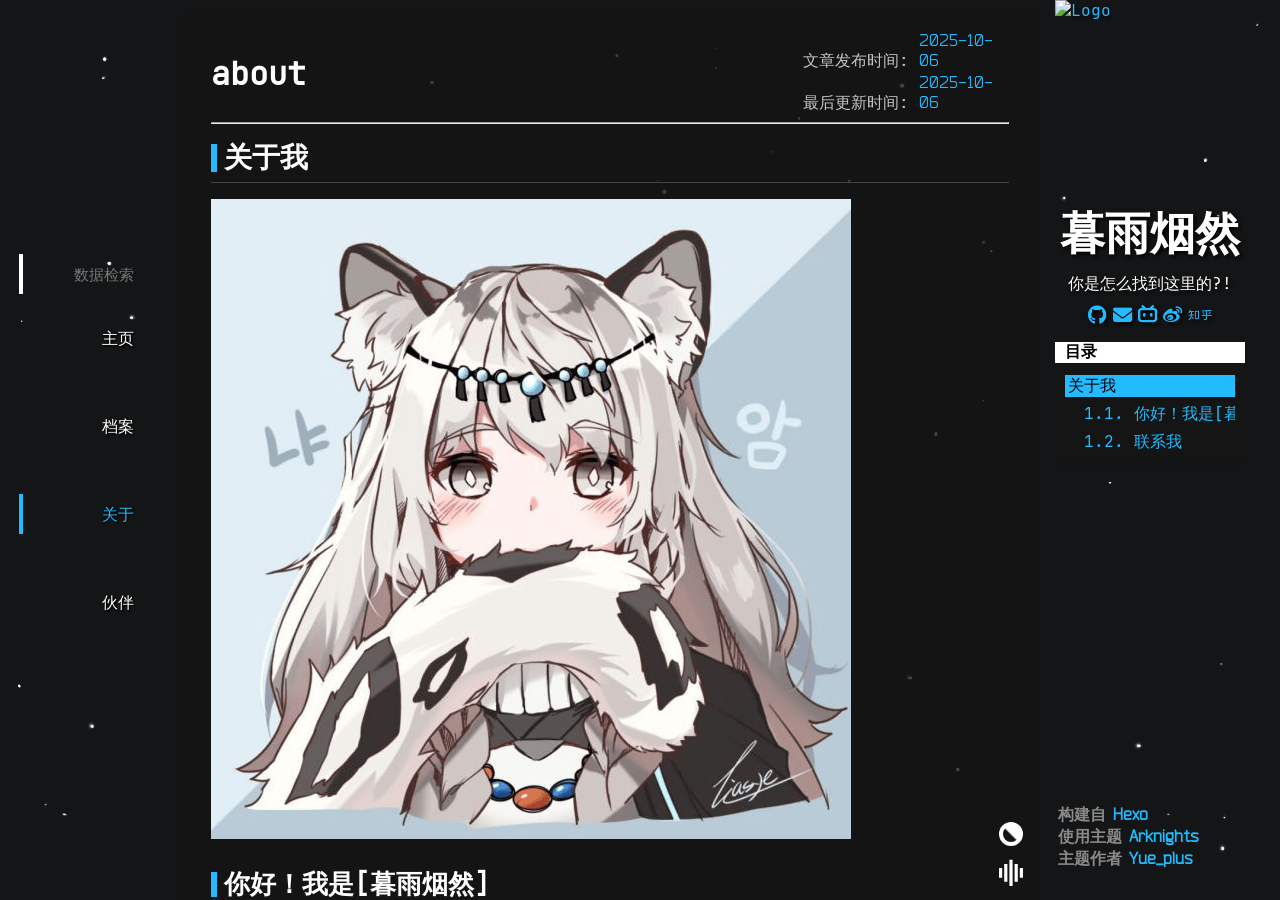
==== commit f1633c58: "Site updated: 2025-10-06 22:15:12" ====
--- a/about/index.html
+++ b/about/index.html
@@ -75,7 +75,7 @@
 <h2 id="你好！我是-暮雨烟然"><a href="#你好！我是-暮雨烟然" class="headerlink" title="你好！我是[暮雨烟然]"></a>你好！我是[暮雨烟然]</h2><p>欢迎来到我的个人博客！一个普通的大学生。</p>
 <hr>
 <h2 id="联系我"><a href="#联系我" class="headerlink" title="联系我"></a>联系我</h2><ul>
-<li>邮箱：<a href="mailto:&#x4d;&#117;&#x79;&#117;&#89;&#x61;&#110;&#114;&#x61;&#110;&#x40;&#111;&#x75;&#x74;&#108;&#111;&#111;&#x6b;&#46;&#99;&#111;&#x6d;">MuyuYanran@outlook.com</a></li>
+<li>邮箱：<a href="mailto:&#77;&#x75;&#121;&#x75;&#x59;&#97;&#110;&#114;&#x61;&#110;&#64;&#x6f;&#117;&#x74;&#x6c;&#x6f;&#111;&#107;&#46;&#99;&#x6f;&#109;">MuyuYanran@outlook.com</a></li>
 <li>微博：<a target="_blank" rel="noopener" href="https://weibo.com/u/7497157519">暮雨烟然</a></li>
 <li>BiliBili：<a target="_blank" rel="noopener" href="https://space.bilibili.com/453572978">暮雨烟然</a></li>
 <li>GitHub：<a target="_blank" rel="noopener" href="https://github.com/MuyuYanran/">暮雨烟然</a></li>
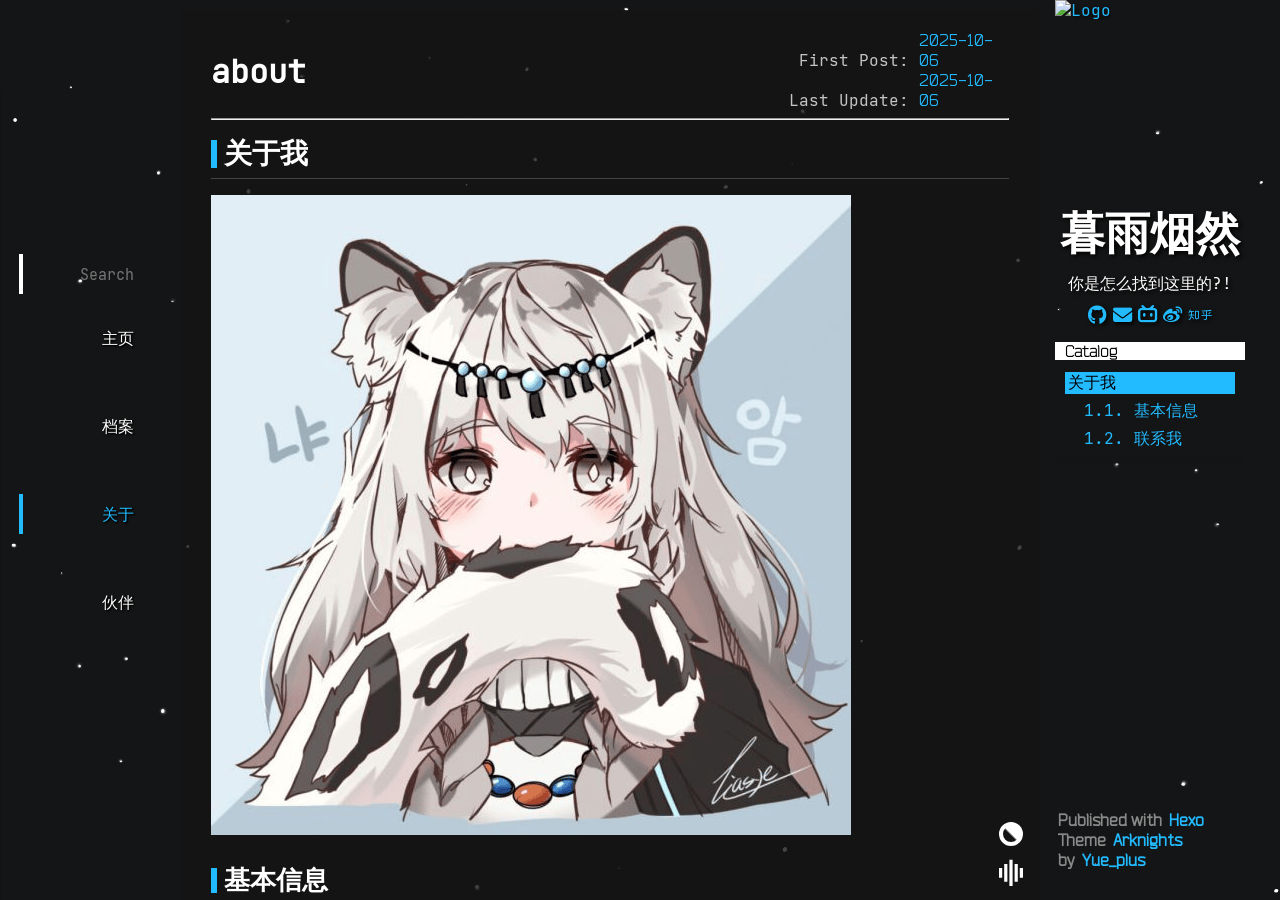
==== commit b1a338fe: "Site updated: 2025-10-06 22:58:07" ====
--- a/about/index.html
+++ b/about/index.html
@@ -10,7 +10,7 @@
   font-family: 'JetBrains Mono';
   src: local('JetBrains Mono'), url('/font/JetBrainsMono-Regular.woff2') format('woff2');
 }
-</style><meta name="page-config" content="{&quot;code_fold&quot;:null}"><script class="pjax-js">var config = {"root":"/","code_fold":15,"search":{"preload":false,"activeHolder":"键入以继续","blurHolder":"数据检索","noResult":"无 $0 相关数据"},"code":{"codeInfo":"$0 - $1 行","copy":"复制"}};
+</style><meta name="page-config" content="{&quot;code_fold&quot;:null}"><script class="pjax-js">var config = {"root":"/","code_fold":15,"search":{"preload":false,"activeHolder":"Enter here","blurHolder":"Search","noResult":"Data \"$0\" not found"},"code":{"codeInfo":"$0 - $1 lines","copy":"copy"}};
 var page_config = {
   code_fold: null
 };
@@ -34,11 +34,18 @@
 }</style><style>:root {
  --dark-background: url('https://ak.hypergryph.com/assets/index/images/ak/pc/bk.jpg');
  --light-background: url('/img/bk.jpg');
- --theme-encrypt-confirm: '确认'
-}</style><script defer src="/js/arknights.js"></script><script defer src="/js/search.js"></script><script defer type="module">import mermaid from '//unpkg.com/mermaid@10.5.0/dist/mermaid.esm.mjs';
+ --theme-encrypt-confirm: 'confirm'
+}</style><script defer src="/js/arknights.js"></script><script defer src="/js/search.js"></script><script async src="//unpkg.com/valine/dist/Valine.min.js"></script><script defer type="module">import mermaid from '//unpkg.com/mermaid@10.5.0/dist/mermaid.esm.mjs';
 window.mermaid = mermaid;
 code.paintMermaid();
-</script><script async src="//unpkg.com/lightgallery@2.7.1/lightgallery.min.js"></script><script async src="//unpkg.com/lightgallery@2.7.1/plugins/zoom/lg-zoom.min.js"></script><script async src="//unpkg.com/lightgallery@2.7.1/plugins/thumbnail/lg-thumbnail.min.js"></script><script async src="/lib/encrypt/hbe.js"></script><script async src="/js/pjax.js"></script><script class="pjax-js">reset= () => {document.querySelector('.lg-container')?.remove()
+</script><script async src="//unpkg.com/lightgallery@2.7.1/lightgallery.min.js"></script><script async src="//unpkg.com/lightgallery@2.7.1/plugins/zoom/lg-zoom.min.js"></script><script async src="//unpkg.com/lightgallery@2.7.1/plugins/thumbnail/lg-thumbnail.min.js"></script><script async src="/lib/encrypt/hbe.js"></script><script async src="/js/pjax.js"></script><script class="pjax-js">reset= () => {new Valine({
+ el: '#valine'
+ , appId: 'YUOz3vytUMUFkkoBPm7eGlIy-gzGzoHsz'
+ , appKey: 'oswRHWEr0VUu5N8DA9PlWBXI', serverURLs: 'https://yuoz3vyt.lc-cn-n1-shared.com' , placeholder: 'This comment is sent by Penguin Logistics.'
+ , path: window.location.pathname
+ , avatar: '暮雨烟然'
+ , avatar_cdn: 'img/avatar.png'
+});document.querySelector('.lg-container')?.remove()
 lightGallery(document.getElementById('post-bg'), {
   plugins: [lgZoom,lgThumbnail],
   selector: '.item-img'})}</script><script>window.addEventListener("load",() => {pjax = new Pjax({
@@ -54,7 +61,14 @@
    }
  }
 });
-document.addEventListener("pjax:complete", reset);reset()})</script><script class="pjax-js">reset= () => {document.querySelector('.lg-container')?.remove()
+document.addEventListener("pjax:complete", reset);reset()})</script><script class="pjax-js">reset= () => {new Valine({
+ el: '#valine'
+ , appId: 'YUOz3vytUMUFkkoBPm7eGlIy-gzGzoHsz'
+ , appKey: 'oswRHWEr0VUu5N8DA9PlWBXI', serverURLs: 'https://yuoz3vyt.lc-cn-n1-shared.com' , placeholder: 'This comment is sent by Penguin Logistics.'
+ , path: window.location.pathname
+ , avatar: '暮雨烟然'
+ , avatar_cdn: 'img/avatar.png'
+});document.querySelector('.lg-container')?.remove()
 const postBg = document.querySelector('#post-bg');
 if (postBg) lightGallery(postBg, {
   plugins: [lgZoom,lgThumbnail],
@@ -71,14 +85,33 @@
    }
  }
 });
-document.addEventListener("pjax:complete", reset);reset()})</script><meta name="generator" content="Hexo 8.0.0"></head><body><div class="loading" style="opacity: 0;"><div class="loadingBar left"></div><div class="loadingBar right"></div></div><main><header class="closed"><div class="navBtn"><i class="navBtnIcon"><span class="navBtnIconBar"></span><span class="navBtnIconBar"></span><span class="navBtnIconBar"></span></i></div><nav><div class="navItem" id="search-header"><span class="navItemTitle"><input autocomplete="off" autocorrect="off" autocapitalize="none" placeholder="数据检索" spellcheck="false" maxlength="50" type="text" id="search-input"></span></div><div class="navItem" id="search-holder"></div><div class="search-popup" tabindex="0"><div id="search-result"></div></div><ol class="navContent"><li class="navItem"><a class="navBlock" href="/"><span class="navItemTitle">主页</span></a></li><li class="navItem" matchdata="categories,tags"><a class="navBlock" href="/archives/"><span class="navItemTitle">档案</span></a></li><li class="navItem"><a class="navBlock" href="/about/"><span class="navItemTitle">关于</span></a></li><li class="navItem"><a class="navBlock" href="/friends/"><span class="navItemTitle">伙伴</span></a></li></ol></nav></header><article><div id="post-bg"><div id="post-title"><h1>about</h1><div id="post-info"><span>文章发布时间: <div class="control"><time datetime="2025-10-06T12:00:50.000Z" id="date"> 2025-10-06</time></div></span><br><span>最后更新时间: <div class="control"><time datetime="2025-10-06T12:54:14.844Z" id="updated"> 2025-10-06</time></div></span></div></div><hr><div id="post-content"><h1 id="关于我"><a href="#关于我" class="headerlink" title="关于我"></a>关于我</h1><p class='item-img' data-src='/../img/avatar.png'><img src="/../img/avatar.png" alt="个人头像"></p>
-<h2 id="你好！我是-暮雨烟然"><a href="#你好！我是-暮雨烟然" class="headerlink" title="你好！我是[暮雨烟然]"></a>你好！我是[暮雨烟然]</h2><p>欢迎来到我的个人博客！一个普通的大学生。</p>
+document.addEventListener("pjax:complete", reset);reset()})</script><meta name="generator" content="Hexo 8.0.0"></head><body><div class="loading" style="opacity: 0;"><div class="loadingBar left"></div><div class="loadingBar right"></div></div><main><header class="closed"><div class="navBtn"><i class="navBtnIcon"><span class="navBtnIconBar"></span><span class="navBtnIconBar"></span><span class="navBtnIconBar"></span></i></div><nav><div class="navItem" id="search-header"><span class="navItemTitle"><input autocomplete="off" autocorrect="off" autocapitalize="none" placeholder="Search" spellcheck="false" maxlength="50" type="text" id="search-input"></span></div><div class="navItem" id="search-holder"></div><div class="search-popup" tabindex="0"><div id="search-result"></div></div><ol class="navContent"><li class="navItem"><a class="navBlock" href="/"><span class="navItemTitle">主页</span></a></li><li class="navItem" matchdata="categories,tags"><a class="navBlock" href="/archives/"><span class="navItemTitle">档案</span></a></li><li class="navItem"><a class="navBlock" href="/about/"><span class="navItemTitle">关于</span></a></li><li class="navItem"><a class="navBlock" href="/friends/"><span class="navItemTitle">伙伴</span></a></li></ol></nav></header><article><div id="post-bg"><div id="post-title"><h1>about</h1><div id="post-info"><span>First Post: <div class="control"><time datetime="2025-10-06T12:00:50.000Z" id="date"> 2025-10-06</time></div></span><br><span>Last Update: <div class="control"><time datetime="2025-10-06T14:31:51.950Z" id="updated"> 2025-10-06</time></div></span></div></div><hr><div id="post-content"><h1 id="关于我"><a href="#关于我" class="headerlink" title="关于我"></a>关于我</h1><p class='item-img' data-src='/../img/avatar.png'><img src="/../img/avatar.png" alt="个人头像"></p>
+<h2 id="基本信息"><a href="#基本信息" class="headerlink" title="基本信息"></a>基本信息</h2><table>
+<thead>
+<tr>
+<th>项目</th>
+<th>内容</th>
+</tr>
+</thead>
+<tbody><tr>
+<td><strong>昵称</strong></td>
+<td>暮雨烟然</td>
+</tr>
+<tr>
+<td><strong>所在地</strong></td>
+<td>中国</td>
+</tr>
+<tr>
+<td><strong>职业</strong></td>
+<td>学生</td>
+</tr>
+</tbody></table>
 <hr>
 <h2 id="联系我"><a href="#联系我" class="headerlink" title="联系我"></a>联系我</h2><ul>
-<li>邮箱：<a href="mailto:&#77;&#x75;&#121;&#x75;&#x59;&#97;&#110;&#114;&#x61;&#110;&#64;&#x6f;&#117;&#x74;&#x6c;&#x6f;&#111;&#107;&#46;&#99;&#x6f;&#109;">MuyuYanran@outlook.com</a></li>
+<li>邮箱：<a href="mailto:&#77;&#117;&#121;&#x75;&#x59;&#x61;&#x6e;&#x72;&#x61;&#x6e;&#x40;&#x6f;&#x75;&#x74;&#108;&#x6f;&#x6f;&#107;&#46;&#x63;&#x6f;&#109;">MuyuYanran@outlook.com</a></li>
 <li>微博：<a target="_blank" rel="noopener" href="https://weibo.com/u/7497157519">暮雨烟然</a></li>
 <li>BiliBili：<a target="_blank" rel="noopener" href="https://space.bilibili.com/453572978">暮雨烟然</a></li>
 <li>GitHub：<a target="_blank" rel="noopener" href="https://github.com/MuyuYanran/">暮雨烟然</a></li>
 <li>知乎: <a target="_blank" rel="noopener" href="https://www.zhihu.com/people/mu-yu-yan-ran-92">暮雨烟然</a></li>
 </ul>
-<div id="paginator"></div></div><div id="post-footer"></div><details id="reward"><summary>打赏</summary><div><span>支付宝 | Alipay</span><br><img src="/img/Alipay.png"></div><div><span>微信 | Wechat</span><br><img src="/img/WeChat.png"></div></details></div><div class="bottom-btn"><div><a class="i-top" id="to-top" onClick="scrolls.scrolltop();" title="回到顶部" style="opacity: 0; display: none;">∧ </a><a class="i-index" id="to-index" href="#toc-div" title="文章目录">≡</a><a class="i-color" id="color-mode" onClick="colorMode.change()" title="切换主题"></a><a onclick="BgmControl()"><svg id="bgm-control" viewBox="0 0 30 34" fill="currentColor" style="width: 24px; transition: transform .3s;margin-top: 4px"><path d="M25.998 23.422V11.29h3.999v12.132h-3.999zM19.497 6.234h4.001v22.243h-4.001V6.234zM12.998.867h4v32.978h-4V.867zm-6.5 5.367h4.001v22.243H6.498V6.234zm-6.5 5.056h4v12.132h-4V11.29z"></path></svg><audio id="bgm" src="/audio/bgm.mp3" loop crossorigin="anonymous"> </audio></a></div></div></article><aside><div id="about"><a href="/" id="logo"><img src="img/avatar.png" alt="Logo" style="margin:0;border-radius:0;"></a><h1 id="Dr"><a href="/">暮雨烟然</a></h1><div id="description"><p>你是怎么找到这里的?!</p></div><div id="social-links"><a class="social" target="_blank" rel="noopener" href="https://github.com/MuyuYanran"><i class="fab fa-github" alt="GitHub"></i></a><a class="social" href="mailto:MuyuYanran@outlook.com"><i class="fa fa-envelope" alt="E-Mail"></i></a><a class="social" target="_blank" rel="noopener" href="https://space.bilibili.com/453572978"><i class="fa-brands fa-bilibili" alt="BiliBili"></i></a><a class="social" target="_blank" rel="noopener" href="https://weibo.com/u/7497157519"><i class="fab fa-weibo" alt="Weibo"></i></a><a class="social" target="_blank" rel="noopener" href="https://www.zhihu.com/people/mu-yu-yan-ran-92"><i class="fab fa-zhihu" alt="Zhihu"></i></a></div></div><div id="aside-block"><div id="toc-div"><h1>目录</h1><ol class="toc"><li class="toc-item toc-level-1"><a class="toc-link" href="#%E5%85%B3%E4%BA%8E%E6%88%91"><span class="toc-number">1.</span> <span class="toc-text">关于我</span></a><ol class="toc-child"><li class="toc-item toc-level-2"><a class="toc-link" href="#%E4%BD%A0%E5%A5%BD%EF%BC%81%E6%88%91%E6%98%AF-%E6%9A%AE%E9%9B%A8%E7%83%9F%E7%84%B6"><span class="toc-number">1.1.</span> <span class="toc-text">你好！我是[暮雨烟然]</span></a></li><li class="toc-item toc-level-2"><a class="toc-link" href="#%E8%81%94%E7%B3%BB%E6%88%91"><span class="toc-number">1.2.</span> <span class="toc-text">联系我</span></a></li></ol></li></ol></div></div><footer><nobr>构建自 <a target="_blank" rel="noopener" href="http://hexo.io">Hexo</a></nobr><wbr><nobr> 使用主题 <a target="_blank" rel="noopener" href="https://github.com/Yue-plus/hexo-theme-arknights">Arknights</a></nobr><wbr><nobr> 主题作者 <a target="_blank" rel="noopener" href="https://github.com/Yue-plus">Yue_plus</a></nobr></footer></aside></main><canvas id="canvas-dust"></canvas></body></html>+<div id="paginator"></div></div><div id="post-footer"></div><details id="reward"><summary>reward</summary><div><span>支付宝 | Alipay</span><br><img src="/img/Alipay.png"></div><div><span>微信 | Wechat</span><br><img src="/img/WeChat.png"></div></details><div id="comments"><div id="valine"></div></div></div><div class="bottom-btn"><div><a class="i-top" id="to-top" onClick="scrolls.scrolltop();" title="To Top" style="opacity: 0; display: none;">∧ </a><a class="i-index" id="to-index" href="#toc-div" title="To Catalog">≡</a><a class="i-color" id="color-mode" onClick="colorMode.change()" title="Change Theme"></a><a onclick="BgmControl()"><svg id="bgm-control" viewBox="0 0 30 34" fill="currentColor" style="width: 24px; transition: transform .3s;margin-top: 4px"><path d="M25.998 23.422V11.29h3.999v12.132h-3.999zM19.497 6.234h4.001v22.243h-4.001V6.234zM12.998.867h4v32.978h-4V.867zm-6.5 5.367h4.001v22.243H6.498V6.234zm-6.5 5.056h4v12.132h-4V11.29z"></path></svg><audio id="bgm" src="/audio/bgm.mp3" loop crossorigin="anonymous"> </audio></a></div></div></article><aside><div id="about"><a href="/" id="logo"><img src="img/avatar.png" alt="Logo" style="margin:0;border-radius:0;"></a><h1 id="Dr"><a href="/">暮雨烟然</a></h1><div id="description"><p>你是怎么找到这里的?!</p></div><div id="social-links"><a class="social" target="_blank" rel="noopener" href="https://github.com/MuyuYanran"><i class="fab fa-github" alt="GitHub"></i></a><a class="social" href="mailto:MuyuYanran@outlook.com"><i class="fa fa-envelope" alt="E-Mail"></i></a><a class="social" target="_blank" rel="noopener" href="https://space.bilibili.com/453572978"><i class="fa-brands fa-bilibili" alt="BiliBili"></i></a><a class="social" target="_blank" rel="noopener" href="https://weibo.com/u/7497157519"><i class="fab fa-weibo" alt="Weibo"></i></a><a class="social" target="_blank" rel="noopener" href="https://www.zhihu.com/people/mu-yu-yan-ran-92"><i class="fab fa-zhihu" alt="Zhihu"></i></a></div></div><div id="aside-block"><div id="toc-div"><h1>Catalog</h1><ol class="toc"><li class="toc-item toc-level-1"><a class="toc-link" href="#%E5%85%B3%E4%BA%8E%E6%88%91"><span class="toc-number">1.</span> <span class="toc-text">关于我</span></a><ol class="toc-child"><li class="toc-item toc-level-2"><a class="toc-link" href="#%E5%9F%BA%E6%9C%AC%E4%BF%A1%E6%81%AF"><span class="toc-number">1.1.</span> <span class="toc-text">基本信息</span></a></li><li class="toc-item toc-level-2"><a class="toc-link" href="#%E8%81%94%E7%B3%BB%E6%88%91"><span class="toc-number">1.2.</span> <span class="toc-text">联系我</span></a></li></ol></li></ol></div></div><footer><nobr>Published with <a target="_blank" rel="noopener" href="http://hexo.io">Hexo</a></nobr><wbr><nobr> Theme <a target="_blank" rel="noopener" href="https://github.com/Yue-plus/hexo-theme-arknights">Arknights</a></nobr><wbr><nobr> by <a target="_blank" rel="noopener" href="https://github.com/Yue-plus">Yue_plus</a></nobr></footer></aside></main><canvas id="canvas-dust"></canvas></body></html>
--- a/css/arknights.css
+++ b/css/arknights.css
@@ -2322,6 +2322,106 @@
 .social.img img {
   height: 1.2em;
 }
+#valine {
+  color: var(--theme-text-light);
+  padding: 10px 0;
+}
+#valine * {
+  line-height: normal;
+}
+#valine code {
+  font-family: 'JetBrains Mono';
+}
+#valine .vwrap {
+  background-color: var(--theme-bg-soft);
+  transition: 0.3s;
+}
+#valine .vwrap:hover {
+  background-color: var(--theme-bg-soft-hover);
+  border-color: var(--theme-border);
+}
+#valine .vheader .vinput {
+  line-height: 1;
+  border-bottom-style: solid;
+}
+#valine .vheader .vinput:focus {
+  color: var(--theme-highlight);
+  border-bottom-color: var(--theme-border);
+}
+#valine .vicon:hover {
+  background-color: unset;
+}
+#valine .vsubmit:hover {
+  color: var(--theme-subcolor);
+  border-color: var(--theme-border);
+  background-color: var(--theme-bg-soft-hover);
+}
+#valine .vsys {
+  background-color: transparent;
+}
+#valine .vmeta {
+  margin: 3px 0 3px 3px;
+}
+#valine .vmeta .vat {
+  transition: 0.3s;
+  color: var(--theme-subcolor);
+  padding-inline: 3px;
+}
+#valine .vmeta .vnick {
+  margin-left: 3px;
+}
+#valine .vat:hover {
+  color: var(--theme-text-rev);
+  background-color: var(--theme-highlight);
+}
+#valine .vcontent {
+  margin-left: 3px;
+  color: var(--theme-text);
+  border-left: var(--theme-subcolor) solid 3px;
+  padding: 0.625em 0 0.625em 20px;
+  background-color: var(--theme-bg-soft);
+  transition: 0.3s;
+}
+#valine .vcontent:hover {
+  border-color: var(--theme-highlight);
+  background-color: var(--theme-bg-soft-hover);
+}
+#valine .vcontent::before {
+  background: linear-gradient(180deg, transparent, var(--theme-bg-trans0));
+}
+#valine .vcontent::after {
+  background: var(--theme-bg-trans0);
+}
+#valine .vcontent p {
+  color: var(--theme-text-light);
+}
+#valine .vquote {
+  margin-left: 3px;
+}
+#valine .vempty {
+  display: none !important;
+}
+#valine a,
+#valine button,
+#valine .vicon,
+#valine .vnick,
+#valine .vat {
+  cursor: var(--cursor-data) 3 3, pointer;
+}
+#valine a {
+  color: var(--theme-highlight);
+}
+#valine a:hover {
+  color: var(--theme-text-hover);
+}
+#veditor {
+  color: var(--theme-text-light);
+  font-family: 'JetBrains Mono';
+}
+#comments {
+  border-top: var(--theme-border) solid 2px;
+  min-height: 100vh;
+}
 .lg-container[role='dialog'] .lg-outer.lg-css3 * {
   cursor: var(--dark-cursor) 3 3, grab;
 }
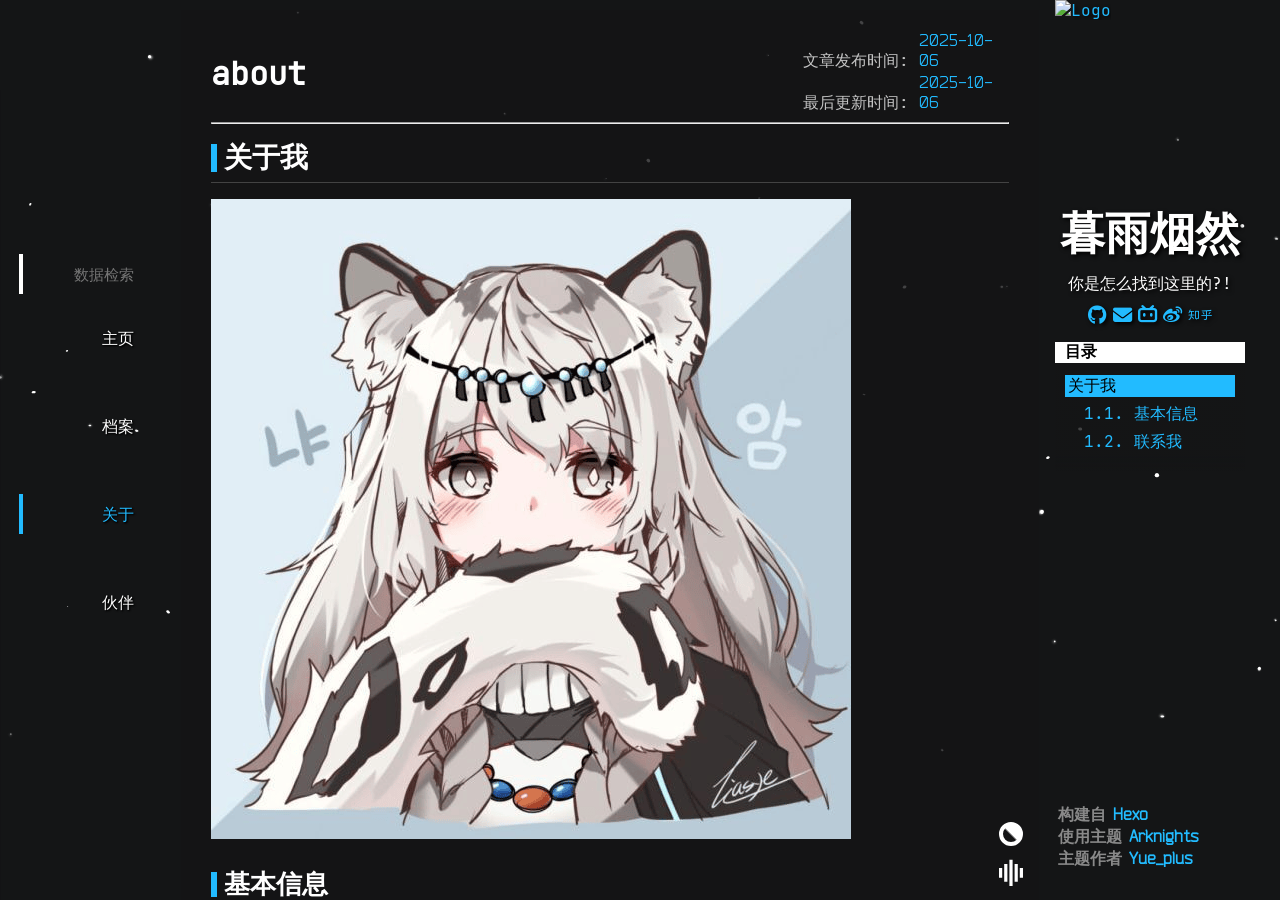
==== commit e7df402a: "Site updated: 2025-10-06 23:04:29" ====
--- a/about/index.html
+++ b/about/index.html
@@ -10,7 +10,7 @@
   font-family: 'JetBrains Mono';
   src: local('JetBrains Mono'), url('/font/JetBrainsMono-Regular.woff2') format('woff2');
 }
-</style><meta name="page-config" content="{&quot;code_fold&quot;:null}"><script class="pjax-js">var config = {"root":"/","code_fold":15,"search":{"preload":false,"activeHolder":"Enter here","blurHolder":"Search","noResult":"Data \"$0\" not found"},"code":{"codeInfo":"$0 - $1 lines","copy":"copy"}};
+</style><meta name="page-config" content="{&quot;code_fold&quot;:null}"><script class="pjax-js">var config = {"root":"/","code_fold":15,"search":{"preload":false,"activeHolder":"键入以继续","blurHolder":"数据检索","noResult":"无 $0 相关数据"},"code":{"codeInfo":"$0 - $1 行","copy":"复制"}};
 var page_config = {
   code_fold: null
 };
@@ -34,14 +34,14 @@
 }</style><style>:root {
  --dark-background: url('https://ak.hypergryph.com/assets/index/images/ak/pc/bk.jpg');
  --light-background: url('/img/bk.jpg');
- --theme-encrypt-confirm: 'confirm'
+ --theme-encrypt-confirm: '确认'
 }</style><script defer src="/js/arknights.js"></script><script defer src="/js/search.js"></script><script async src="//unpkg.com/valine/dist/Valine.min.js"></script><script defer type="module">import mermaid from '//unpkg.com/mermaid@10.5.0/dist/mermaid.esm.mjs';
 window.mermaid = mermaid;
 code.paintMermaid();
 </script><script async src="//unpkg.com/lightgallery@2.7.1/lightgallery.min.js"></script><script async src="//unpkg.com/lightgallery@2.7.1/plugins/zoom/lg-zoom.min.js"></script><script async src="//unpkg.com/lightgallery@2.7.1/plugins/thumbnail/lg-thumbnail.min.js"></script><script async src="/lib/encrypt/hbe.js"></script><script async src="/js/pjax.js"></script><script class="pjax-js">reset= () => {new Valine({
  el: '#valine'
  , appId: 'YUOz3vytUMUFkkoBPm7eGlIy-gzGzoHsz'
- , appKey: 'oswRHWEr0VUu5N8DA9PlWBXI', serverURLs: 'https://yuoz3vyt.lc-cn-n1-shared.com' , placeholder: 'This comment is sent by Penguin Logistics.'
+ , appKey: 'oswRHWEr0VUu5N8DA9PlWBXI', serverURLs: 'https://yuoz3vyt.lc-cn-n1-shared.com' , placeholder: '此条评论委托企鹅物流发送'
  , path: window.location.pathname
  , avatar: '暮雨烟然'
  , avatar_cdn: 'img/avatar.png'
@@ -64,7 +64,7 @@
 document.addEventListener("pjax:complete", reset);reset()})</script><script class="pjax-js">reset= () => {new Valine({
  el: '#valine'
  , appId: 'YUOz3vytUMUFkkoBPm7eGlIy-gzGzoHsz'
- , appKey: 'oswRHWEr0VUu5N8DA9PlWBXI', serverURLs: 'https://yuoz3vyt.lc-cn-n1-shared.com' , placeholder: 'This comment is sent by Penguin Logistics.'
+ , appKey: 'oswRHWEr0VUu5N8DA9PlWBXI', serverURLs: 'https://yuoz3vyt.lc-cn-n1-shared.com' , placeholder: '此条评论委托企鹅物流发送'
  , path: window.location.pathname
  , avatar: '暮雨烟然'
  , avatar_cdn: 'img/avatar.png'
@@ -85,7 +85,7 @@
    }
  }
 });
-document.addEventListener("pjax:complete", reset);reset()})</script><meta name="generator" content="Hexo 8.0.0"></head><body><div class="loading" style="opacity: 0;"><div class="loadingBar left"></div><div class="loadingBar right"></div></div><main><header class="closed"><div class="navBtn"><i class="navBtnIcon"><span class="navBtnIconBar"></span><span class="navBtnIconBar"></span><span class="navBtnIconBar"></span></i></div><nav><div class="navItem" id="search-header"><span class="navItemTitle"><input autocomplete="off" autocorrect="off" autocapitalize="none" placeholder="Search" spellcheck="false" maxlength="50" type="text" id="search-input"></span></div><div class="navItem" id="search-holder"></div><div class="search-popup" tabindex="0"><div id="search-result"></div></div><ol class="navContent"><li class="navItem"><a class="navBlock" href="/"><span class="navItemTitle">主页</span></a></li><li class="navItem" matchdata="categories,tags"><a class="navBlock" href="/archives/"><span class="navItemTitle">档案</span></a></li><li class="navItem"><a class="navBlock" href="/about/"><span class="navItemTitle">关于</span></a></li><li class="navItem"><a class="navBlock" href="/friends/"><span class="navItemTitle">伙伴</span></a></li></ol></nav></header><article><div id="post-bg"><div id="post-title"><h1>about</h1><div id="post-info"><span>First Post: <div class="control"><time datetime="2025-10-06T12:00:50.000Z" id="date"> 2025-10-06</time></div></span><br><span>Last Update: <div class="control"><time datetime="2025-10-06T14:31:51.950Z" id="updated"> 2025-10-06</time></div></span></div></div><hr><div id="post-content"><h1 id="关于我"><a href="#关于我" class="headerlink" title="关于我"></a>关于我</h1><p class='item-img' data-src='/../img/avatar.png'><img src="/../img/avatar.png" alt="个人头像"></p>
+document.addEventListener("pjax:complete", reset);reset()})</script><meta name="generator" content="Hexo 8.0.0"></head><body><div class="loading" style="opacity: 0;"><div class="loadingBar left"></div><div class="loadingBar right"></div></div><main><header class="closed"><div class="navBtn"><i class="navBtnIcon"><span class="navBtnIconBar"></span><span class="navBtnIconBar"></span><span class="navBtnIconBar"></span></i></div><nav><div class="navItem" id="search-header"><span class="navItemTitle"><input autocomplete="off" autocorrect="off" autocapitalize="none" placeholder="数据检索" spellcheck="false" maxlength="50" type="text" id="search-input"></span></div><div class="navItem" id="search-holder"></div><div class="search-popup" tabindex="0"><div id="search-result"></div></div><ol class="navContent"><li class="navItem"><a class="navBlock" href="/"><span class="navItemTitle">主页</span></a></li><li class="navItem" matchdata="categories,tags"><a class="navBlock" href="/archives/"><span class="navItemTitle">档案</span></a></li><li class="navItem"><a class="navBlock" href="/about/"><span class="navItemTitle">关于</span></a></li><li class="navItem"><a class="navBlock" href="/friends/"><span class="navItemTitle">伙伴</span></a></li></ol></nav></header><article><div id="post-bg"><div id="post-title"><h1>about</h1><div id="post-info"><span>文章发布时间: <div class="control"><time datetime="2025-10-06T12:00:50.000Z" id="date"> 2025-10-06</time></div></span><br><span>最后更新时间: <div class="control"><time datetime="2025-10-06T14:31:51.950Z" id="updated"> 2025-10-06</time></div></span></div></div><hr><div id="post-content"><h1 id="关于我"><a href="#关于我" class="headerlink" title="关于我"></a>关于我</h1><p class='item-img' data-src='/../img/avatar.png'><img src="/../img/avatar.png" alt="个人头像"></p>
 <h2 id="基本信息"><a href="#基本信息" class="headerlink" title="基本信息"></a>基本信息</h2><table>
 <thead>
 <tr>
@@ -108,10 +108,10 @@
 </tbody></table>
 <hr>
 <h2 id="联系我"><a href="#联系我" class="headerlink" title="联系我"></a>联系我</h2><ul>
-<li>邮箱：<a href="mailto:&#77;&#117;&#121;&#x75;&#x59;&#x61;&#x6e;&#x72;&#x61;&#x6e;&#x40;&#x6f;&#x75;&#x74;&#108;&#x6f;&#x6f;&#107;&#46;&#x63;&#x6f;&#109;">MuyuYanran@outlook.com</a></li>
+<li>邮箱：<a href="mailto:&#x4d;&#117;&#x79;&#x75;&#x59;&#97;&#110;&#x72;&#x61;&#110;&#64;&#111;&#x75;&#116;&#x6c;&#111;&#111;&#x6b;&#x2e;&#99;&#111;&#x6d;">MuyuYanran@outlook.com</a></li>
 <li>微博：<a target="_blank" rel="noopener" href="https://weibo.com/u/7497157519">暮雨烟然</a></li>
 <li>BiliBili：<a target="_blank" rel="noopener" href="https://space.bilibili.com/453572978">暮雨烟然</a></li>
 <li>GitHub：<a target="_blank" rel="noopener" href="https://github.com/MuyuYanran/">暮雨烟然</a></li>
 <li>知乎: <a target="_blank" rel="noopener" href="https://www.zhihu.com/people/mu-yu-yan-ran-92">暮雨烟然</a></li>
 </ul>
-<div id="paginator"></div></div><div id="post-footer"></div><details id="reward"><summary>reward</summary><div><span>支付宝 | Alipay</span><br><img src="/img/Alipay.png"></div><div><span>微信 | Wechat</span><br><img src="/img/WeChat.png"></div></details><div id="comments"><div id="valine"></div></div></div><div class="bottom-btn"><div><a class="i-top" id="to-top" onClick="scrolls.scrolltop();" title="To Top" style="opacity: 0; display: none;">∧ </a><a class="i-index" id="to-index" href="#toc-div" title="To Catalog">≡</a><a class="i-color" id="color-mode" onClick="colorMode.change()" title="Change Theme"></a><a onclick="BgmControl()"><svg id="bgm-control" viewBox="0 0 30 34" fill="currentColor" style="width: 24px; transition: transform .3s;margin-top: 4px"><path d="M25.998 23.422V11.29h3.999v12.132h-3.999zM19.497 6.234h4.001v22.243h-4.001V6.234zM12.998.867h4v32.978h-4V.867zm-6.5 5.367h4.001v22.243H6.498V6.234zm-6.5 5.056h4v12.132h-4V11.29z"></path></svg><audio id="bgm" src="/audio/bgm.mp3" loop crossorigin="anonymous"> </audio></a></div></div></article><aside><div id="about"><a href="/" id="logo"><img src="img/avatar.png" alt="Logo" style="margin:0;border-radius:0;"></a><h1 id="Dr"><a href="/">暮雨烟然</a></h1><div id="description"><p>你是怎么找到这里的?!</p></div><div id="social-links"><a class="social" target="_blank" rel="noopener" href="https://github.com/MuyuYanran"><i class="fab fa-github" alt="GitHub"></i></a><a class="social" href="mailto:MuyuYanran@outlook.com"><i class="fa fa-envelope" alt="E-Mail"></i></a><a class="social" target="_blank" rel="noopener" href="https://space.bilibili.com/453572978"><i class="fa-brands fa-bilibili" alt="BiliBili"></i></a><a class="social" target="_blank" rel="noopener" href="https://weibo.com/u/7497157519"><i class="fab fa-weibo" alt="Weibo"></i></a><a class="social" target="_blank" rel="noopener" href="https://www.zhihu.com/people/mu-yu-yan-ran-92"><i class="fab fa-zhihu" alt="Zhihu"></i></a></div></div><div id="aside-block"><div id="toc-div"><h1>Catalog</h1><ol class="toc"><li class="toc-item toc-level-1"><a class="toc-link" href="#%E5%85%B3%E4%BA%8E%E6%88%91"><span class="toc-number">1.</span> <span class="toc-text">关于我</span></a><ol class="toc-child"><li class="toc-item toc-level-2"><a class="toc-link" href="#%E5%9F%BA%E6%9C%AC%E4%BF%A1%E6%81%AF"><span class="toc-number">1.1.</span> <span class="toc-text">基本信息</span></a></li><li class="toc-item toc-level-2"><a class="toc-link" href="#%E8%81%94%E7%B3%BB%E6%88%91"><span class="toc-number">1.2.</span> <span class="toc-text">联系我</span></a></li></ol></li></ol></div></div><footer><nobr>Published with <a target="_blank" rel="noopener" href="http://hexo.io">Hexo</a></nobr><wbr><nobr> Theme <a target="_blank" rel="noopener" href="https://github.com/Yue-plus/hexo-theme-arknights">Arknights</a></nobr><wbr><nobr> by <a target="_blank" rel="noopener" href="https://github.com/Yue-plus">Yue_plus</a></nobr></footer></aside></main><canvas id="canvas-dust"></canvas></body></html>+<div id="paginator"></div></div><div id="post-footer"></div><details id="reward"><summary>打赏</summary><div><span>支付宝 | Alipay</span><br><img src="/img/Alipay.png"></div><div><span>微信 | Wechat</span><br><img src="/img/WeChat.png"></div></details><div id="comments"><div id="valine"></div></div></div><div class="bottom-btn"><div><a class="i-top" id="to-top" onClick="scrolls.scrolltop();" title="回到顶部" style="opacity: 0; display: none;">∧ </a><a class="i-index" id="to-index" href="#toc-div" title="文章目录">≡</a><a class="i-color" id="color-mode" onClick="colorMode.change()" title="切换主题"></a><a onclick="BgmControl()"><svg id="bgm-control" viewBox="0 0 30 34" fill="currentColor" style="width: 24px; transition: transform .3s;margin-top: 4px"><path d="M25.998 23.422V11.29h3.999v12.132h-3.999zM19.497 6.234h4.001v22.243h-4.001V6.234zM12.998.867h4v32.978h-4V.867zm-6.5 5.367h4.001v22.243H6.498V6.234zm-6.5 5.056h4v12.132h-4V11.29z"></path></svg><audio id="bgm" src="/audio/bgm.mp3" loop crossorigin="anonymous"> </audio></a></div></div></article><aside><div id="about"><a href="/" id="logo"><img src="img/avatar.png" alt="Logo" style="margin:0;border-radius:0;"></a><h1 id="Dr"><a href="/">暮雨烟然</a></h1><div id="description"><p>你是怎么找到这里的?!</p></div><div id="social-links"><a class="social" target="_blank" rel="noopener" href="https://github.com/MuyuYanran"><i class="fab fa-github" alt="GitHub"></i></a><a class="social" href="mailto:MuyuYanran@outlook.com"><i class="fa fa-envelope" alt="E-Mail"></i></a><a class="social" target="_blank" rel="noopener" href="https://space.bilibili.com/453572978"><i class="fa-brands fa-bilibili" alt="BiliBili"></i></a><a class="social" target="_blank" rel="noopener" href="https://weibo.com/u/7497157519"><i class="fab fa-weibo" alt="Weibo"></i></a><a class="social" target="_blank" rel="noopener" href="https://www.zhihu.com/people/mu-yu-yan-ran-92"><i class="fab fa-zhihu" alt="Zhihu"></i></a></div></div><div id="aside-block"><div id="toc-div"><h1>目录</h1><ol class="toc"><li class="toc-item toc-level-1"><a class="toc-link" href="#%E5%85%B3%E4%BA%8E%E6%88%91"><span class="toc-number">1.</span> <span class="toc-text">关于我</span></a><ol class="toc-child"><li class="toc-item toc-level-2"><a class="toc-link" href="#%E5%9F%BA%E6%9C%AC%E4%BF%A1%E6%81%AF"><span class="toc-number">1.1.</span> <span class="toc-text">基本信息</span></a></li><li class="toc-item toc-level-2"><a class="toc-link" href="#%E8%81%94%E7%B3%BB%E6%88%91"><span class="toc-number">1.2.</span> <span class="toc-text">联系我</span></a></li></ol></li></ol></div></div><footer><nobr>构建自 <a target="_blank" rel="noopener" href="http://hexo.io">Hexo</a></nobr><wbr><nobr> 使用主题 <a target="_blank" rel="noopener" href="https://github.com/Yue-plus/hexo-theme-arknights">Arknights</a></nobr><wbr><nobr> 主题作者 <a target="_blank" rel="noopener" href="https://github.com/Yue-plus">Yue_plus</a></nobr></footer></aside></main><canvas id="canvas-dust"></canvas></body></html>
